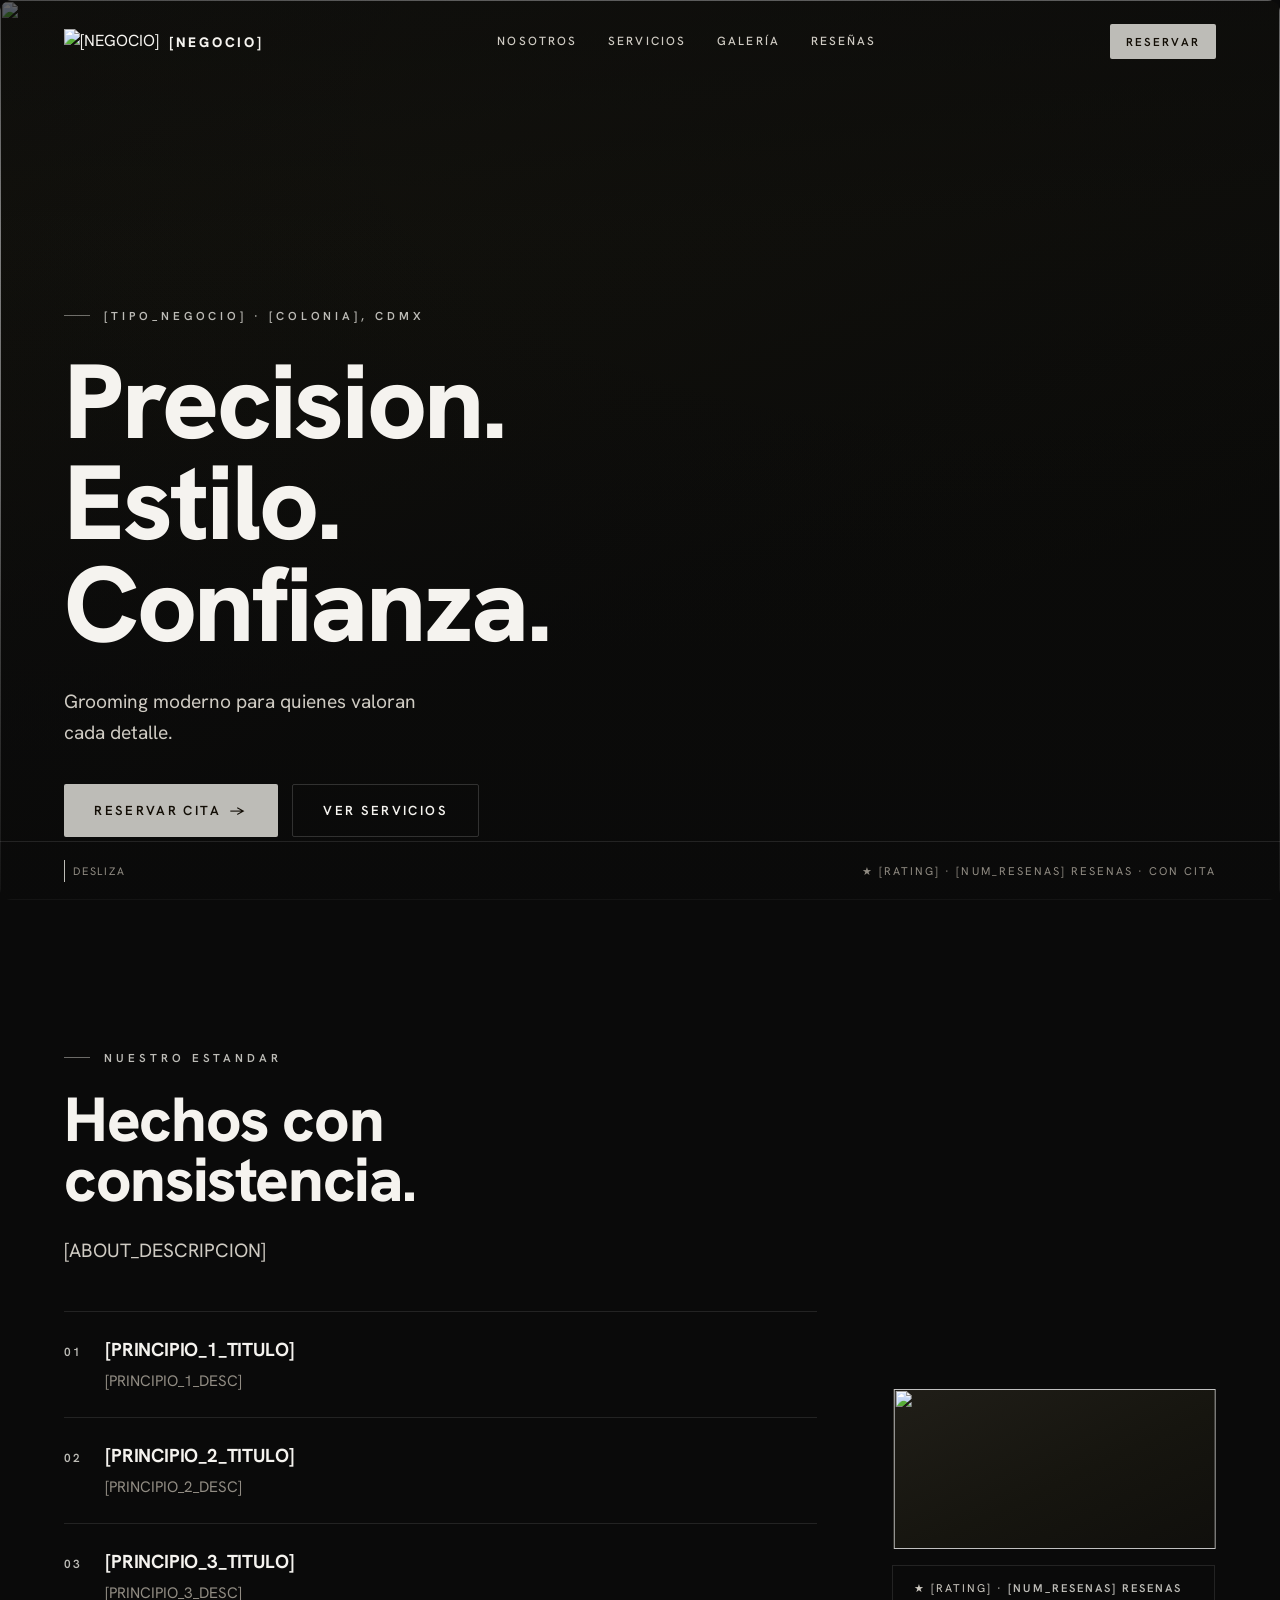
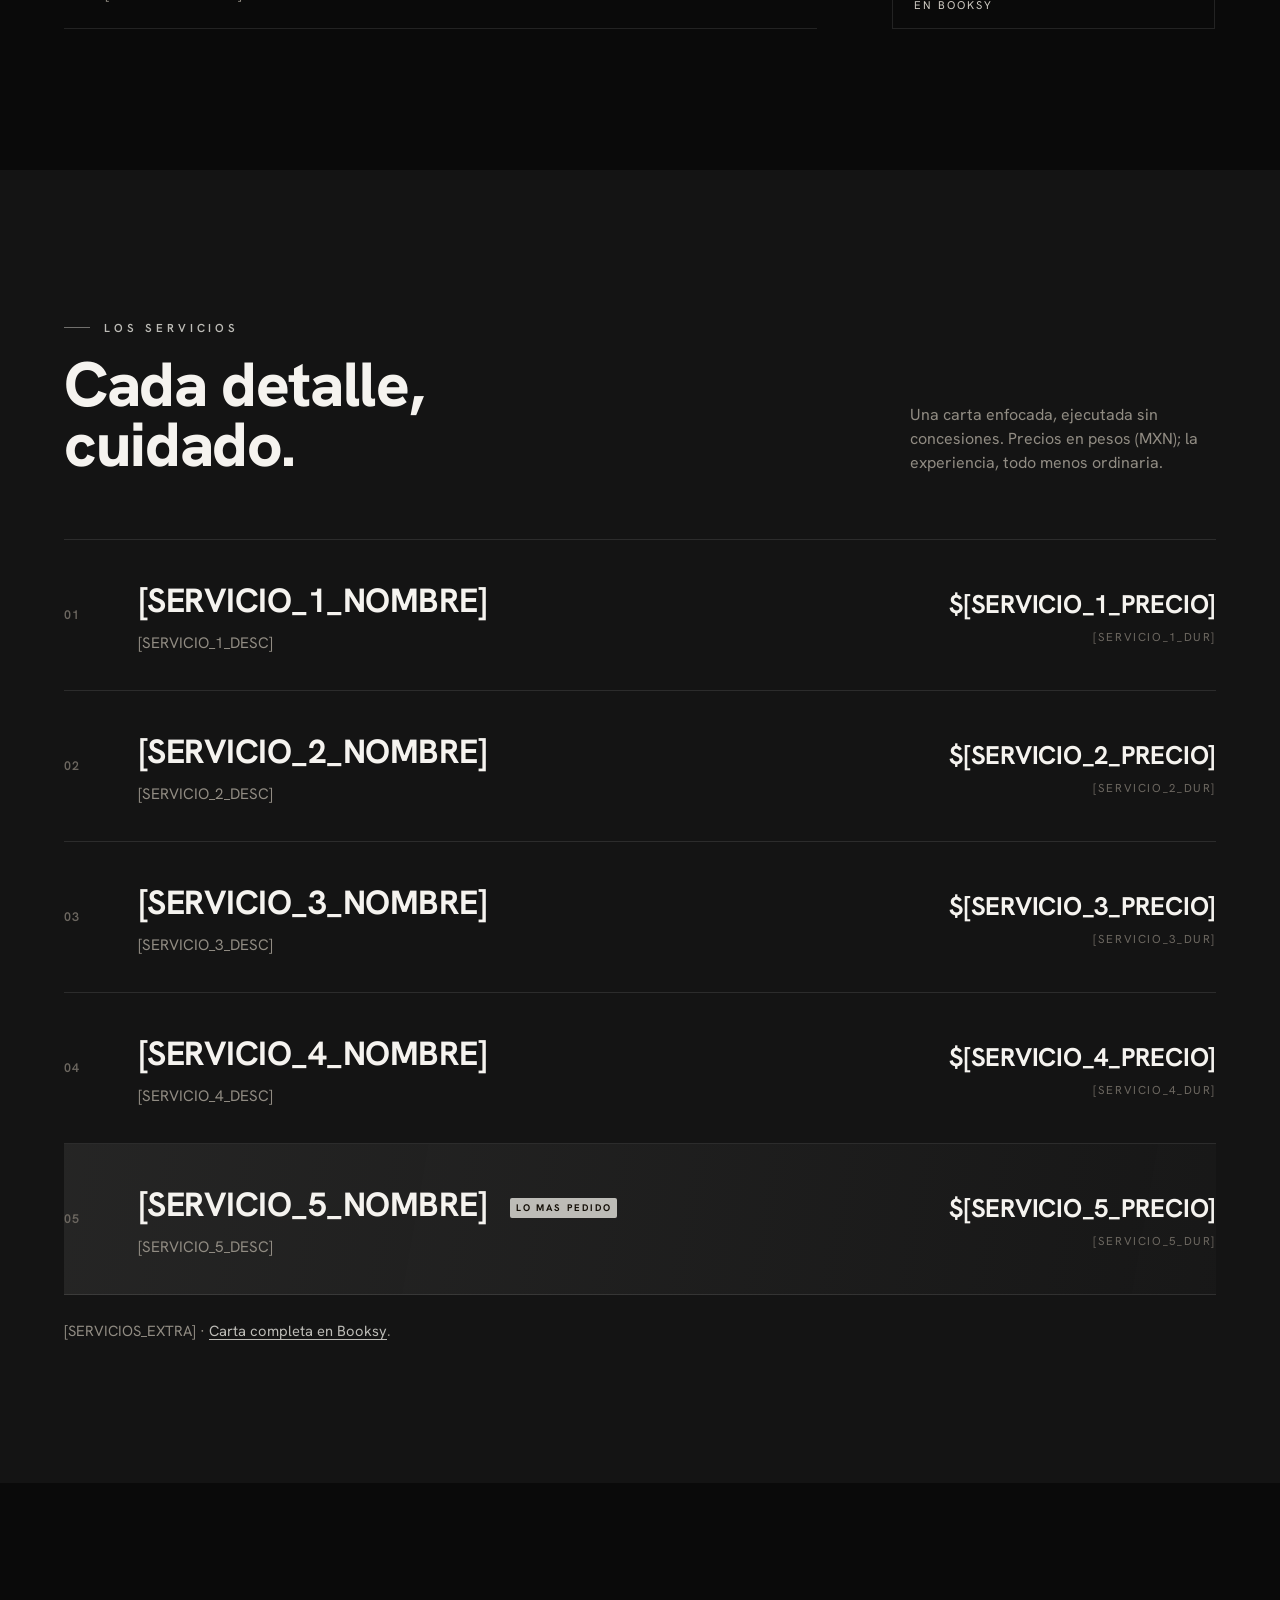
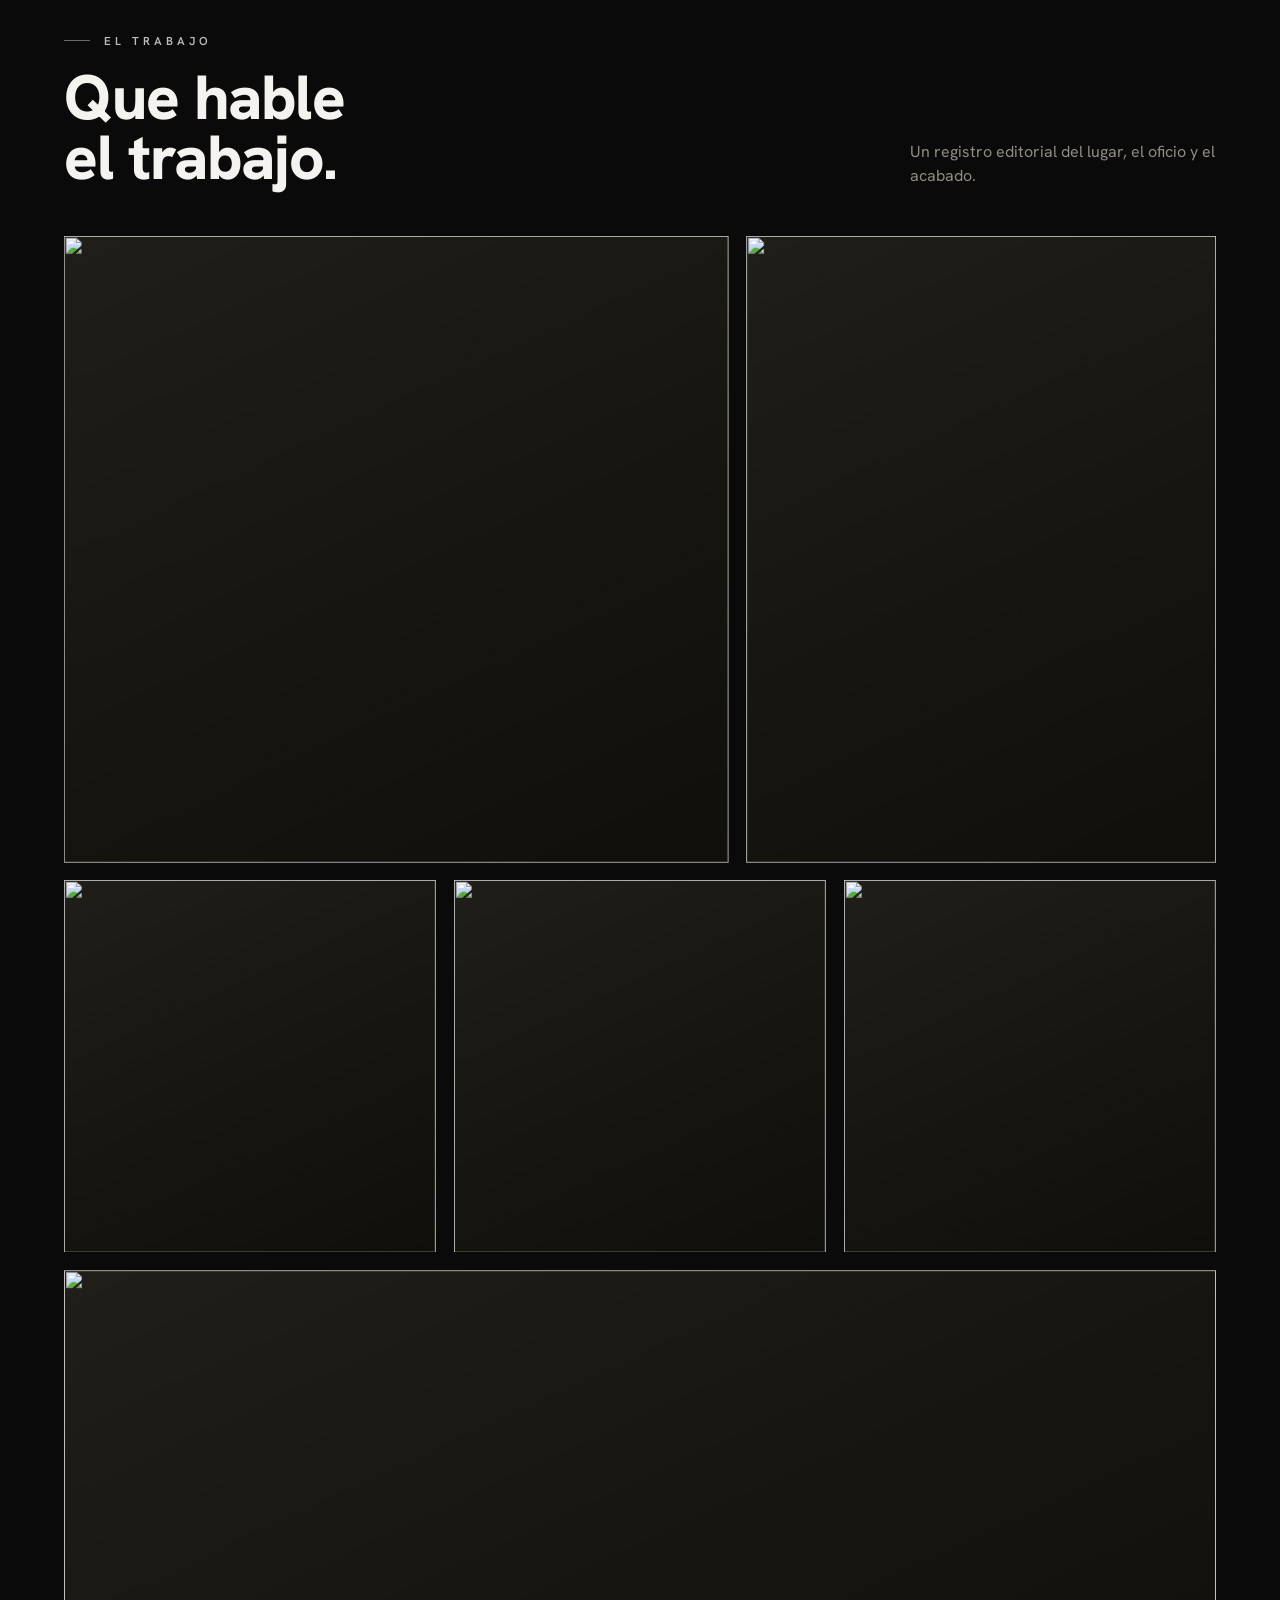
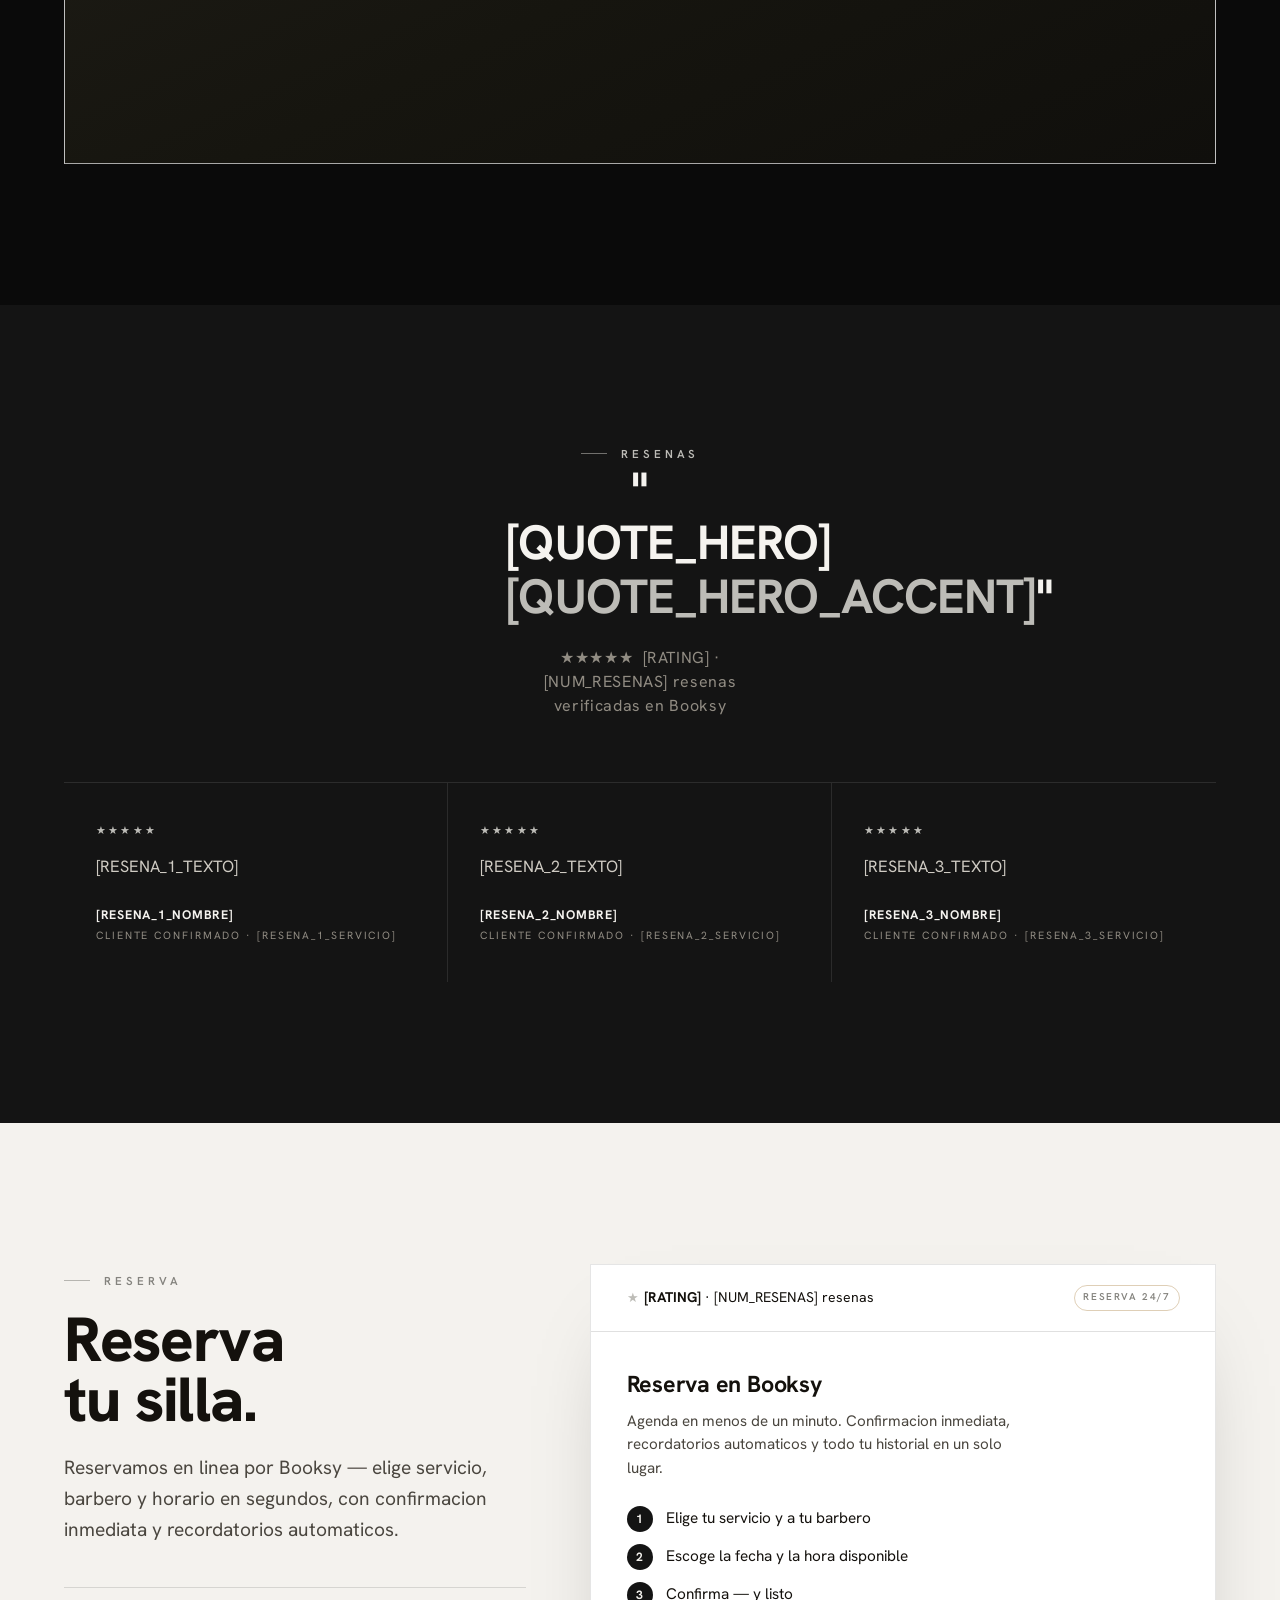
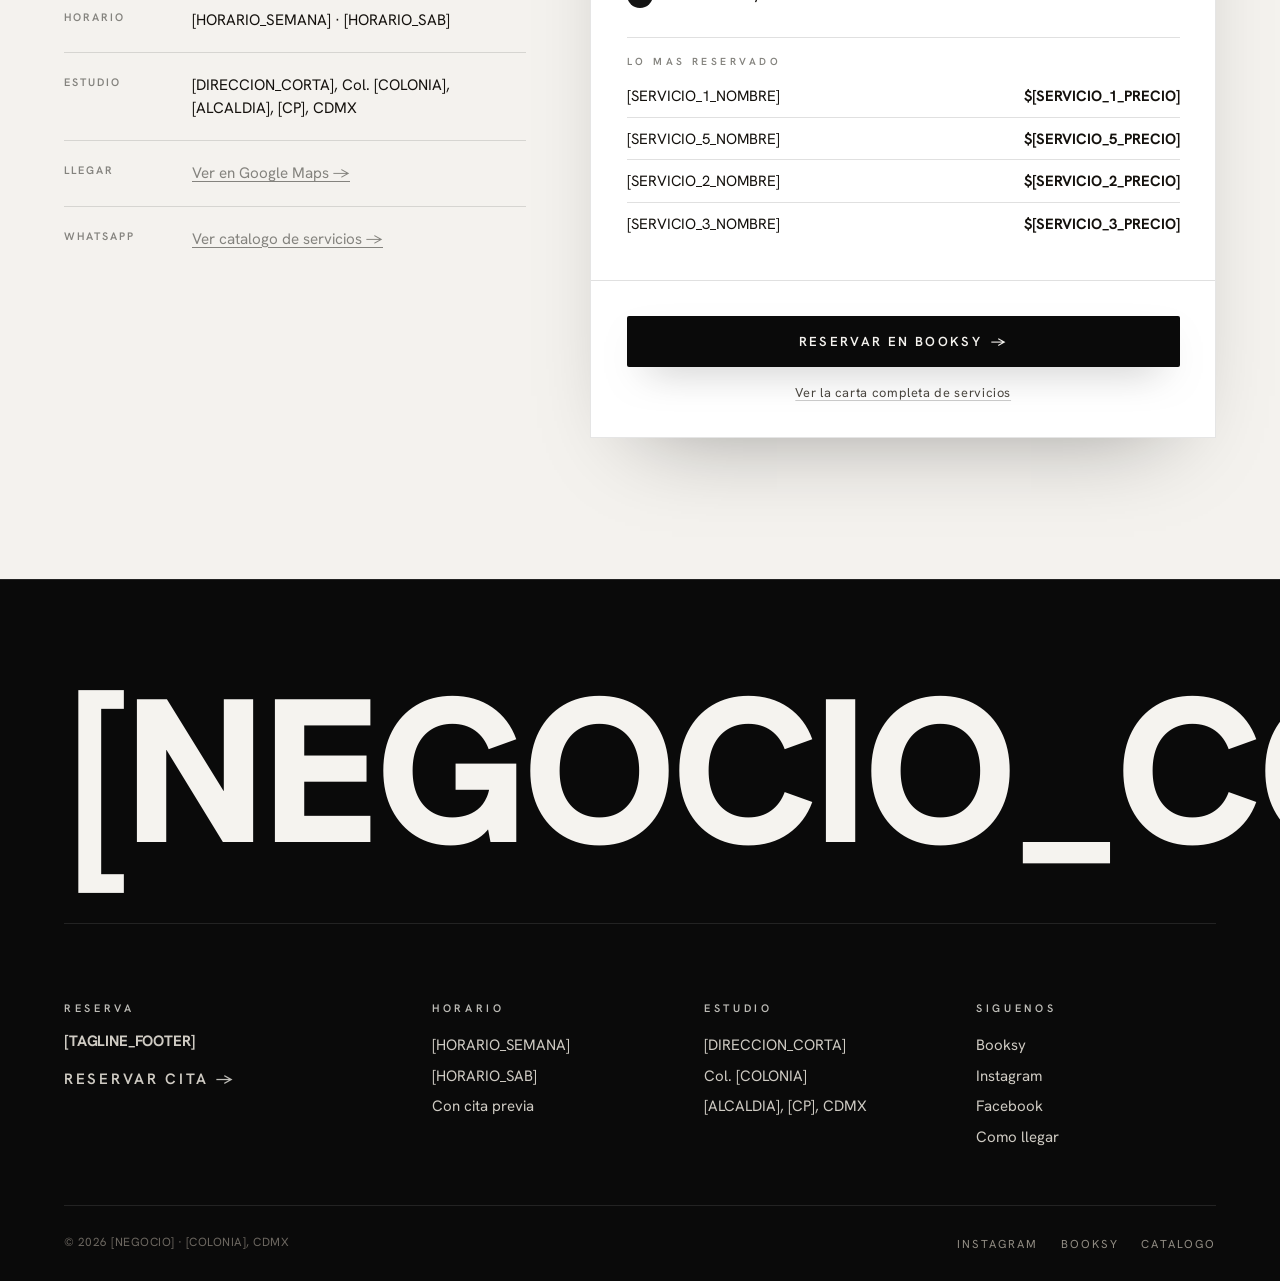
==== index.html @ 5abb9a68 "Scaffold — cvrlos-the-bvrber" ====
<!DOCTYPE html>
<html lang="es">
<head>
<meta charset="UTF-8">
<meta name="viewport" content="width=device-width, initial-scale=1.0">
<title>[NEGOCIO] — [COLONIA], CDMX</title>
<meta name="description" content="[NEGOCIO] — grooming premium en [COLONIA], [ALCALDIA], CDMX. Corte, barba, facial y más. Reserva en línea.">
<meta property="og:title" content="[NEGOCIO] — [COLONIA], CDMX">
<meta property="og:description" content="Precisión. Estilo. Confianza. Barbería premium en [ALCALDIA], Ciudad de México.">
<meta property="og:image" content="https://[URL_VERCEL]/assets/og-image.png">
<meta property="og:type" content="website">
<link rel="icon" type="image/png" href="assets/logo.png">
<link rel="preconnect" href="https://fonts.googleapis.com">
<link rel="preconnect" href="https://fonts.gstatic.com" crossorigin>
<link href="https://fonts.googleapis.com/css2?family=Hanken+Grotesk:wght@300;400;500;600;700;800&display=swap" rel="stylesheet">
<link rel="stylesheet" href="styles.css">
<link rel="stylesheet" href="sections.css">
<noscript><style>.reveal{opacity:1 !important;transform:none !important}.hero h1 .ln>span{transform:none !important}</style></noscript>
</head>
<body id="top">

<!-- ===================== NAV ===================== -->
<header class="nav" id="nav">
  <div class="wrap nav__in">
    <a href="#top" class="brand" aria-label="[NEGOCIO]">
      <img class="brand__mark-img" src="assets/logo-mark.png" alt="[NEGOCIO]">
      <span class="brand__type">[NEGOCIO]</span>
    </a>

    <nav class="nav__links" aria-label="Principal">
      <a class="nav__link" href="#about">Nosotros</a>
      <a class="nav__link" href="#services">Servicios</a>
      <a class="nav__link" href="#gallery">Galería</a>
      <a class="nav__link" href="#reviews">Reseñas</a>
    </nav>

    <div class="nav__actions">
      <a class="btn btn--gold" href="[URL_BOOKSY]" target="_blank" rel="noopener">Reservar</a>
    </div>

    <button class="burger" id="burger" aria-label="Abrir menú" aria-expanded="false">
      <span></span><span></span>
    </button>
  </div>
</header>

<!-- mobile menu -->
<div class="menu" id="menu">
  <a href="#about"><span>Nosotros</span><span class="n">01</span></a>
  <a href="#services"><span>Servicios</span><span class="n">02</span></a>
  <a href="#gallery"><span>Galería</span><span class="n">03</span></a>
  <a href="#reviews"><span>Reseñas</span><span class="n">04</span></a>
  <a href="#booking"><span>Reservar</span><span class="n">05</span></a>
  <div class="menu__foot">
    <a href="[URL_INSTAGRAM]" target="_blank" rel="noopener">Instagram</a>
    <a href="[URL_BOOKSY]" target="_blank" rel="noopener">Reservar en Booksy</a>
  </div>
</div>

<!-- ===================== HERO ===================== -->
<section class="hero" id="hero">
  <div class="hero__media">
    <image-slot id="hero-bg" fit="cover" src="assets/ph/hero.jpg" placeholder="Suelta una imagen cinematografica — barbero trabajando, alto contraste"></image-slot>
  </div>
  <div class="hero__in wrap">
    <div class="hero__eyebrow"><span class="eyebrow">[TIPO_NEGOCIO] · [COLONIA], CDMX</span></div>
    <h1 class="display h-hero">
      <span class="ln"><span>Precision.</span></span>
      <span class="ln"><span>Estilo.</span></span>
      <span class="ln"><span>Confianza.</span></span>
    </h1>
    <p class="lead hero__sub">Grooming moderno para quienes valoran cada detalle.</p>
    <div class="hero__cta">
      <a class="btn btn--gold btn--lg" href="[URL_BOOKSY]" target="_blank" rel="noopener">Reservar Cita <span class="arr">&#8594;</span></a>
      <a class="btn btn--ghost btn--lg" href="#services">Ver Servicios</a>
    </div>
  </div>
  <div class="hero__bar">
    <div class="wrap">
      <span class="scrollcue"><i></i> Desliza</span>
      <span class="meta">&#9733; [RATING] · [NUM_RESENAS] resenas · Con cita</span>
    </div>
  </div>
</section>

<!-- ===================== ABOUT ===================== -->
<section class="section about" id="about">
  <div class="wrap about__grid">
    <div class="about__copy">
      <span class="eyebrow reveal">Nuestro Estandar</span>
      <h2 class="display h-sec reveal" data-d="1">Hechos con<br>consistencia.</h2>
      <p class="lead reveal" data-d="2">[ABOUT_DESCRIPCION] <!-- Ej: "[NEGOCIO] nacio de una idea simple: un buen corte nunca debe dejarse al azar. Cada silla, cada barbero, cada visita — al mismo estandar exacto." --></p>
      <div class="principles reveal" data-d="3">
        <div class="principle">
          <span class="pn">01</span>
          <div><h4>[PRINCIPIO_1_TITULO]</h4><p>[PRINCIPIO_1_DESC]</p></div>
        </div>
        <div class="principle">
          <span class="pn">02</span>
          <div><h4>[PRINCIPIO_2_TITULO]</h4><p>[PRINCIPIO_2_DESC]</p></div>
        </div>
        <div class="principle">
          <span class="pn">03</span>
          <div><h4>[PRINCIPIO_3_TITULO]</h4><p>[PRINCIPIO_3_DESC]</p></div>
        </div>
      </div>
    </div>
    <div class="about__media reveal" data-d="2">
      <image-slot id="about-portrait" radius="0" src="assets/ph/about.jpg" placeholder="Suelta un retrato — barbero o detalle"></image-slot>
      <div class="tagchip">&#9733; [RATING] · <b>[NUM_RESENAS] resenas</b> en Booksy</div>
    </div>
  </div>
</section>

<!-- ===================== SERVICES ===================== -->
<section class="section services" id="services">
  <div class="wrap">
    <div class="sec-head">
      <div>
        <span class="eyebrow reveal">Los Servicios</span>
        <h2 class="display h-sec reveal" data-d="1">Cada detalle,<br>cuidado.</h2>
      </div>
      <p class="sec-head__r muted reveal" data-d="2">Una carta enfocada, ejecutada sin concesiones. Precios en pesos (MXN); la experiencia, todo menos ordinaria.</p>
    </div>

    <div class="menu-list reveal" data-d="1">
      <div class="srv">
        <span class="srv__n">01</span>
        <div class="srv__main">
          <div class="srv__name">[SERVICIO_1_NOMBRE]</div>
          <p class="srv__desc">[SERVICIO_1_DESC]</p>
        </div>
        <div class="srv__meta"><div class="srv__price">$[SERVICIO_1_PRECIO]</div><div class="srv__dur">[SERVICIO_1_DUR]</div></div>
      </div>
      <div class="srv">
        <span class="srv__n">02</span>
        <div class="srv__main">
          <div class="srv__name">[SERVICIO_2_NOMBRE]</div>
          <p class="srv__desc">[SERVICIO_2_DESC]</p>
        </div>
        <div class="srv__meta"><div class="srv__price">$[SERVICIO_2_PRECIO]</div><div class="srv__dur">[SERVICIO_2_DUR]</div></div>
      </div>
      <div class="srv">
        <span class="srv__n">03</span>
        <div class="srv__main">
          <div class="srv__name">[SERVICIO_3_NOMBRE]</div>
          <p class="srv__desc">[SERVICIO_3_DESC]</p>
        </div>
        <div class="srv__meta"><div class="srv__price">$[SERVICIO_3_PRECIO]</div><div class="srv__dur">[SERVICIO_3_DUR]</div></div>
      </div>
      <div class="srv">
        <span class="srv__n">04</span>
        <div class="srv__main">
          <div class="srv__name">[SERVICIO_4_NOMBRE]</div>
          <p class="srv__desc">[SERVICIO_4_DESC]</p>
        </div>
        <div class="srv__meta"><div class="srv__price">$[SERVICIO_4_PRECIO]</div><div class="srv__dur">[SERVICIO_4_DUR]</div></div>
      </div>
      <div class="srv feature">
        <span class="srv__n">05</span>
        <div class="srv__main">
          <div class="srv__name">[SERVICIO_5_NOMBRE] <span class="tag-best">Lo mas pedido</span></div>
          <p class="srv__desc">[SERVICIO_5_DESC]</p>
        </div>
        <div class="srv__meta"><div class="srv__price">$[SERVICIO_5_PRECIO]</div><div class="srv__dur">[SERVICIO_5_DUR]</div></div>
      </div>
    </div>
    <p class="muted reveal" data-d="2" style="margin-top:1.6rem;font-size:0.92rem">[SERVICIOS_EXTRA] &middot; <a href="[URL_BOOKSY]" target="_blank" rel="noopener" style="color:var(--accent);text-decoration:underline;text-underline-offset:3px">Carta completa en Booksy</a>.</p>
  </div>
</section>

<!-- ===================== GALLERY ===================== -->
<section class="section gallery" id="gallery">
  <div class="wrap">
    <div class="sec-head">
      <div>
        <span class="eyebrow reveal">El Trabajo</span>
        <h2 class="display h-sec reveal" data-d="1">Que hable<br>el trabajo.</h2>
      </div>
      <p class="sec-head__r muted reveal" data-d="2">Un registro editorial del lugar, el oficio y el acabado.</p>
    </div>
    <div class="gal-grid reveal" data-d="1">
      <image-slot class="g1" id="gal-1" radius="0" src="assets/ph/g1.jpg" placeholder="Editorial amplia — silla / local"></image-slot>
      <image-slot class="g2" id="gal-2" radius="0" src="assets/ph/g2.jpg" placeholder="Retrato — corte terminado"></image-slot>
      <image-slot class="g3" id="gal-3" radius="0" src="assets/ph/g3.jpg" placeholder="Detalle — fade"></image-slot>
      <image-slot class="g4" id="gal-4" radius="0" src="assets/ph/g4.jpg" placeholder="Detalle — barba"></image-slot>
      <image-slot class="g5" id="gal-5" radius="0" src="assets/ph/g5.jpg" placeholder="Herramientas / textura"></image-slot>
      <image-slot class="g6" id="gal-6" fit="contain" radius="0" src="assets/ph/g6.jpg" placeholder="Panoramica — interior"></image-slot>
    </div>
  </div>
</section>

<!-- ===================== REVIEWS ===================== -->
<section class="section reviews" id="reviews">
  <div class="wrap">
    <span class="eyebrow reveal" style="display:flex;justify-content:center">Resenas</span>
    <div class="rev-hero reveal" data-d="1">
      <p class="quote">"[QUOTE_HERO] <span class="accent">[QUOTE_HERO_ACCENT]</span>"</p>
      <p class="muted" style="margin-top:1.4rem;letter-spacing:0.04em">&#9733;&#9733;&#9733;&#9733;&#9733; &nbsp;[RATING] · [NUM_RESENAS] resenas verificadas en Booksy</p>
    </div>
    <div class="rev-grid reveal" data-d="2">
      <div class="rev">
        <div class="stars">&#9733;&#9733;&#9733;&#9733;&#9733;</div>
        <p>[RESENA_1_TEXTO]</p>
        <div class="who"><b>[RESENA_1_NOMBRE]</b><span>Cliente confirmado &middot; [RESENA_1_SERVICIO]</span></div>
      </div>
      <div class="rev">
        <div class="stars">&#9733;&#9733;&#9733;&#9733;&#9733;</div>
        <p>[RESENA_2_TEXTO]</p>
        <div class="who"><b>[RESENA_2_NOMBRE]</b><span>Cliente confirmado &middot; [RESENA_2_SERVICIO]</span></div>
      </div>
      <div class="rev">
        <div class="stars">&#9733;&#9733;&#9733;&#9733;&#9733;</div>
        <p>[RESENA_3_TEXTO]</p>
        <div class="who"><b>[RESENA_3_NOMBRE]</b><span>Cliente confirmado &middot; [RESENA_3_SERVICIO]</span></div>
      </div>
    </div>
  </div>
</section>

<!-- ===================== BOOKING ===================== -->
<section class="section booking" id="booking">
  <div class="wrap book-grid">
    <div class="book-pitch">
      <span class="eyebrow on-light">Reserva</span>
      <h2 class="display h-sec">Reserva<br>tu silla.</h2>
      <p class="lead">Reservamos en linea por Booksy — elige servicio, barbero y horario en segundos, con confirmacion inmediata y recordatorios automaticos.</p>
      <div class="book-info">
        <div class="row">
          <span class="k">Horario</span>
          <span class="v">[HORARIO_SEMANA] &middot; [HORARIO_SAB]</span>
        </div>
        <div class="row">
          <span class="k">Estudio</span>
          <span class="v">[DIRECCION_CORTA], Col. [COLONIA], [ALCALDIA], [CP], CDMX</span>
        </div>
        <div class="row">
          <span class="k">Llegar</span>
          <span class="v"><a href="[URL_MAPS]" target="_blank" rel="noopener" style="color:var(--gold-d);text-decoration:underline;text-underline-offset:3px">Ver en Google Maps &#8594;</a></span>
        </div>
        <div class="row">
          <span class="k">WhatsApp</span>
          <span class="v"><a href="[URL_WHATSAPP]" target="_blank" rel="noopener" style="color:var(--gold-d);text-decoration:underline;text-underline-offset:3px">Ver catalogo de servicios &#8594;</a></span>
        </div>
      </div>
    </div>

    <div class="book-card booky">
      <div class="booky__head">
        <span class="booky__rating"><span class="booky__stars">&#9733;</span> <b>[RATING]</b> &middot; [NUM_RESENAS] resenas</span>
        <span class="booky__badge">Reserva 24/7</span>
      </div>
      <div class="booky__body">
        <h3 class="booky__title">Reserva en Booksy</h3>
        <p class="booky__lead">Agenda en menos de un minuto. Confirmacion inmediata, recordatorios automaticos y todo tu historial en un solo lugar.</p>
        <ol class="booky__steps">
          <li><span class="booky__num">1</span> Elige tu servicio y a tu barbero</li>
          <li><span class="booky__num">2</span> Escoge la fecha y la hora disponible</li>
          <li><span class="booky__num">3</span> Confirma — y listo</li>
        </ol>
        <div class="booky__menu">
          <div class="booky__mlabel">Lo mas reservado</div>
          <div class="booky__mrow"><span>[SERVICIO_1_NOMBRE]</span><b>$[SERVICIO_1_PRECIO]</b></div>
          <div class="booky__mrow"><span>[SERVICIO_5_NOMBRE]</span><b>$[SERVICIO_5_PRECIO]</b></div>
          <div class="booky__mrow"><span>[SERVICIO_2_NOMBRE]</span><b>$[SERVICIO_2_PRECIO]</b></div>
          <div class="booky__mrow"><span>[SERVICIO_3_NOMBRE]</span><b>$[SERVICIO_3_PRECIO]</b></div>
        </div>
      </div>
      <div class="booky__foot">
        <a class="btn btn--gold btn--block btn--lg" href="[URL_BOOKSY]" target="_blank" rel="noopener">Reservar en Booksy <span class="arr">&#8594;</span></a>
        <a class="booky__alt" href="#services">Ver la carta completa de servicios</a>
      </div>
    </div>
  </div>
</section>

<!-- ===================== FOOTER ===================== -->
<footer class="footer">
  <div class="wrap">
    <div class="foot-word reveal">[NEGOCIO_CORTO]<span class="x">.</span></div>
    <div class="foot-cols">
      <div class="foot-col foot-cta">
        <h5>Reserva</h5>
        <p class="h-sub display">[TAGLINE_FOOTER]</p>
        <a class="tlink" href="[URL_BOOKSY]" target="_blank" rel="noopener">Reservar cita <span class="arr">&#8594;</span></a>
      </div>
      <div class="foot-col">
        <h5>Horario</h5>
        <p>[HORARIO_SEMANA]</p>
        <p>[HORARIO_SAB]</p>
        <p>Con cita previa</p>
      </div>
      <div class="foot-col">
        <h5>Estudio</h5>
        <p>[DIRECCION_CORTA]</p>
        <p>Col. [COLONIA]</p>
        <p>[ALCALDIA], [CP], CDMX</p>
      </div>
      <div class="foot-col">
        <h5>Siguenos</h5>
        <a href="[URL_BOOKSY]" target="_blank" rel="noopener">Booksy</a>
        <a href="[URL_INSTAGRAM]" target="_blank" rel="noopener">Instagram</a>
        <a href="[URL_FACEBOOK]" target="_blank" rel="noopener">Facebook</a>
        <a href="[URL_MAPS]" target="_blank" rel="noopener">Como llegar</a>
      </div>
    </div>
    <div class="foot-bot">
      <span class="small">&copy; <span id="yr"></span> [NEGOCIO] &middot; [COLONIA], CDMX</span>
      <div class="socials">
        <a href="[URL_INSTAGRAM]" target="_blank" rel="noopener">Instagram</a>
        <a href="[URL_BOOKSY]" target="_blank" rel="noopener">Booksy</a>
        <a href="[URL_WHATSAPP]" target="_blank" rel="noopener">Catalogo</a>
      </div>
    </div>
  </div>
</footer>

<script src="assets/image-slot.js"></script>
<script src="app.js"></script>
</body>
</html>
---- styles.css ----
/* ============================================================
   CARTEL CUTS — Design System
   Luxury grooming. Black / Charcoal / Soft gray + deep gold.
   ============================================================ */

:root {
  /* — Surfaces — */
  --ink:        #0a0a0a;   /* page base, near-black */
  --ink-2:      #0d0d0d;
  --char:       #141414;   /* charcoal section */
  --smoke:      #181818;   /* raised card */
  --smoke-2:    #1f1f1f;   /* hover card */
  --paper:      #f4f2ee;   /* off-white light surface */
  --paper-2:    #ece9e3;

  /* — Ink on surfaces — */
  --fg:         #f5f3ef;   /* primary text on dark */
  --fg-soft:    #cfcbc3;
  --mute:       #918c83;   /* muted gray */
  --mute-d:     #6c6760;
  --on-light:   #14110d;   /* text on paper */
  --on-light-s: #4a463f;

  /* — Accent (metallic) — */
  --gold:       #bdbcb7;
  --gold-2:     #d8d7d3;
  --gold-d:     #84837e;
  --silver:     #c7c5c0;

  /* — Lines — */
  --line:       rgba(255,255,255,0.10);
  --line-2:     rgba(255,255,255,0.16);
  --line-dk:    rgba(0,0,0,0.12);

  /* — Type — */
  --sans: "Hanken Grotesk", "Helvetica Neue", Helvetica, Arial, sans-serif;
  --tr-label: 0.34em;   /* eyebrow tracking */
  --tr-nav:   0.18em;

  /* — Rhythm — */
  --maxw: 1280px;
  --pad:  clamp(1.25rem, 5vw, 5rem);
  --sec:  clamp(5rem, 11vw, 10rem);   /* vertical section padding */

  /* — Accent driver (tweakable) — */
  --accent:   var(--gold);
  --accent-2: var(--gold-2);

  --ease: cubic-bezier(0.22, 0.61, 0.36, 1);
  --ease-soft: cubic-bezier(0.4, 0, 0.2, 1);
}

* { margin: 0; padding: 0; box-sizing: border-box; }
*::selection { background: var(--accent); color: #0a0a0a; }

html { scroll-behavior: smooth; -webkit-text-size-adjust: 100%; }
@media (prefers-reduced-motion: reduce) { html { scroll-behavior: auto; } }

body {
  font-family: var(--sans);
  background: var(--ink);
  color: var(--fg);
  line-height: 1.5;
  font-weight: 400;
  -webkit-font-smoothing: antialiased;
  text-rendering: optimizeLegibility;
  overflow-x: hidden;
}

img { display: block; max-width: 100%; }
a { color: inherit; text-decoration: none; }
button { font-family: inherit; cursor: pointer; border: none; background: none; color: inherit; }
input, select, textarea { font-family: inherit; }

/* ---------- Layout helpers ---------- */
.wrap { width: 100%; max-width: var(--maxw); margin-inline: auto; padding-inline: var(--pad); }
.section { padding-block: var(--sec); position: relative; }

/* ---------- Typography primitives ---------- */
.eyebrow {
  font-size: clamp(0.66rem, 0.9vw, 0.78rem);
  font-weight: 600;
  letter-spacing: var(--tr-label);
  text-transform: uppercase;
  color: var(--accent);
  text-indent: var(--tr-label);
  display: inline-flex; align-items: center; gap: 0.9em;
}
.eyebrow.on-light { color: var(--gold-d); }
.eyebrow::before {
  content: ""; width: 26px; height: 1px; background: currentColor; opacity: 0.55;
  flex: none;
}
.eyebrow.no-tick::before { display: none; }

.display {
  font-weight: 800;
  letter-spacing: -0.022em;
  line-height: 0.96;
  text-wrap: balance;
}
.h-hero  { font-size: clamp(2.9rem, 8.4vw, 6.6rem); }
.h-sec   { font-size: clamp(2.1rem, 5.4vw, 3.9rem); }
.h-sub   { font-size: clamp(1.4rem, 2.8vw, 2.1rem); font-weight: 700; letter-spacing: -0.01em; }

.lead {
  font-size: clamp(1.02rem, 1.5vw, 1.22rem);
  color: var(--fg-soft);
  font-weight: 400;
  line-height: 1.62;
  max-width: 46ch;
  text-wrap: pretty;
}
.muted { color: var(--mute); }

/* ---------- Buttons ---------- */
.btn {
  --bg: var(--paper); --c: #0a0a0a;
  display: inline-flex; align-items: center; justify-content: center; gap: 0.7em;
  padding: 1.05em 1.9em;
  background: var(--bg); color: var(--c);
  font-size: 0.82rem; font-weight: 600;
  letter-spacing: var(--tr-nav); text-transform: uppercase;
  border-radius: 2px;
  transition: transform 0.5s var(--ease), background 0.4s var(--ease), color 0.4s var(--ease), box-shadow 0.5s var(--ease);
  will-change: transform;
}
.btn:hover { transform: translateY(-2px); box-shadow: 0 14px 40px -18px rgba(0,0,0,0.9); }
.btn:active { transform: translateY(0); }
.btn .arr { transition: transform 0.45s var(--ease); }
.btn:hover .arr { transform: translateX(4px); }

.btn--ghost {
  --bg: transparent; --c: var(--fg);
  border: 1px solid var(--line-2);
}
.btn--ghost:hover { --bg: rgba(255,255,255,0.05); border-color: var(--fg-soft); box-shadow: none; }

.btn--gold { --bg: var(--accent); --c: #120d05; }
.btn--gold:hover { --bg: var(--accent-2); }

.btn--block { width: 100%; }
.btn--lg { padding: 1.2em 2.3em; }

/* text link with underline sweep */
.tlink {
  display: inline-flex; align-items: center; gap: 0.6em;
  font-size: 0.8rem; font-weight: 600; letter-spacing: var(--tr-nav); text-transform: uppercase;
  color: var(--fg); position: relative; padding-bottom: 4px;
}
.tlink::after {
  content: ""; position: absolute; left: 0; bottom: 0; height: 1px; width: 100%;
  background: var(--accent); transform: scaleX(0); transform-origin: left; transition: transform 0.5s var(--ease);
}
.tlink:hover::after { transform: scaleX(1); }
.tlink .arr { transition: transform 0.45s var(--ease); color: var(--accent); }
.tlink:hover .arr { transform: translateX(4px); }

/* ---------- Reveal animation ---------- */
.reveal { opacity: 0; transform: translateY(26px); transition: opacity 1s var(--ease), transform 1s var(--ease); }
.reveal.in { opacity: 1; transform: none; }
.reveal[data-d="1"] { transition-delay: 0.08s; }
.reveal[data-d="2"] { transition-delay: 0.16s; }
.reveal[data-d="3"] { transition-delay: 0.24s; }
.reveal[data-d="4"] { transition-delay: 0.32s; }
@media (prefers-reduced-motion: reduce) {
  .reveal { opacity: 1 !important; transform: none !important; }
}

/* hairline divider */
.hr { height: 1px; background: var(--line); border: 0; }
---- sections.css ----
/* ============================================================
   CARTEL CUTS — Sections & Components
   ============================================================ */

/* image-slot empty-state — make legible on dark surfaces */
image-slot::part(frame) {
  background: linear-gradient(155deg, #201e18 0%, #16150f 55%, #100f0c 100%);
}
image-slot::part(empty) { color: rgba(245, 243, 239, 0.50); }
.gal-grid image-slot::part(frame),
.about__media image-slot::part(frame) {
  box-shadow: inset 0 0 0 1px rgba(255, 255, 255, 0.08);
}
.hero__media image-slot::part(frame) { background: linear-gradient(160deg, #17160f 0%, #0b0b09 70%); }
.booking image-slot::part(frame) { background: linear-gradient(155deg, #e7e3db, #d9d4ca); }
.booking image-slot::part(empty) { color: rgba(20, 17, 13, 0.45); }

/* ===================== NAV ===================== */
.nav {
  position: fixed; inset: 0 0 auto 0; z-index: 80;
  transition: background 0.5s var(--ease), backdrop-filter 0.5s var(--ease),
              border-color 0.5s var(--ease), padding 0.5s var(--ease);
  border-bottom: 1px solid transparent;
}
.nav__in {
  display: flex; align-items: center; justify-content: space-between;
  height: 84px; transition: height 0.5s var(--ease);
}
.nav.scrolled {
  background: rgba(10,10,10,0.72);
  backdrop-filter: blur(16px) saturate(1.2);
  -webkit-backdrop-filter: blur(16px) saturate(1.2);
  border-bottom-color: var(--line);
}
.nav.scrolled .nav__in { height: 66px; }

.brand { display: inline-flex; align-items: center; gap: 0.62rem; }
.brand__mark-img { height: 26px; width: auto; display: block; flex: none; transition: height 0.5s var(--ease); }
.nav.scrolled .brand__mark-img { height: 23px; }
.brand__type {
  font-weight: 800; font-size: 0.86rem; letter-spacing: 0.2em;
  text-transform: uppercase; line-height: 1; padding-top: 2px;
}
.brand__type span { color: var(--accent); }
@media (max-width: 540px) { .brand__type { display: none; } }

.nav__links { display: flex; align-items: center; gap: clamp(1.4rem, 2.4vw, 2.6rem); }
.nav__link {
  font-size: 0.74rem; font-weight: 500; letter-spacing: var(--tr-nav);
  text-transform: uppercase; color: var(--fg-soft); position: relative; padding: 0.4em 0;
  transition: color 0.3s var(--ease);
}
.nav__link::after {
  content: ""; position: absolute; left: 0; bottom: 0; height: 1px; width: 100%;
  background: var(--accent); transform: scaleX(0); transform-origin: left;
  transition: transform 0.45s var(--ease);
}
.nav__link:hover { color: var(--fg); }
.nav__link:hover::after { transform: scaleX(1); }

.nav__actions { display: flex; align-items: center; gap: 1.1rem; }
.nav .btn { padding: 0.78em 1.4em; font-size: 0.72rem; }

.burger {
  display: none; width: 40px; height: 40px; position: relative; flex: none;
}
.burger span {
  position: absolute; left: 9px; right: 9px; height: 1.5px; background: var(--fg);
  transition: transform 0.4s var(--ease), opacity 0.3s var(--ease);
}
.burger span:nth-child(1) { top: 15px; }
.burger span:nth-child(2) { top: 24px; }
body.menu-open .burger span:nth-child(1) { transform: translateY(9px) rotate(45deg); }
body.menu-open .burger span:nth-child(2) { transform: translateY(0) rotate(-45deg); }

/* mobile menu overlay */
.menu {
  position: fixed; inset: 0; z-index: 70; background: var(--ink);
  display: flex; flex-direction: column; justify-content: center;
  padding: var(--pad);
  opacity: 0; visibility: hidden; transition: opacity 0.5s var(--ease), visibility 0.5s;
}
body.menu-open .menu { opacity: 1; visibility: visible; }
.menu a {
  font-size: clamp(2rem, 9vw, 3.2rem); font-weight: 800; letter-spacing: -0.02em;
  color: var(--fg); padding: 0.28em 0; border-bottom: 1px solid var(--line);
  display: flex; align-items: baseline; justify-content: space-between;
  transform: translateY(16px); opacity: 0; transition: transform 0.6s var(--ease), opacity 0.6s var(--ease), color 0.3s;
}
.menu a:hover { color: var(--accent); }
.menu a .n { font-size: 0.7rem; letter-spacing: 0.2em; color: var(--mute); font-weight: 500; }
body.menu-open .menu a { transform: none; opacity: 1; }
.menu a:nth-child(1) { transition-delay: 0.10s; }
.menu a:nth-child(2) { transition-delay: 0.16s; }
.menu a:nth-child(3) { transition-delay: 0.22s; }
.menu a:nth-child(4) { transition-delay: 0.28s; }
.menu a:nth-child(5) { transition-delay: 0.34s; }
.menu__foot { margin-top: 2.5rem; display: flex; gap: 1.5rem; }
.menu__foot a { font-size: 0.8rem; letter-spacing: var(--tr-nav); text-transform: uppercase; font-weight: 500; border: 0; padding: 0; transform: none; opacity: 1; color: var(--mute); transition-delay: 0.4s; }

/* ===================== HERO ===================== */
.hero { position: relative; min-height: 100svh; display: flex; align-items: flex-end; overflow: hidden; }
.hero__media { position: absolute; inset: 0; z-index: 0; }
.hero__media image-slot { width: 100%; height: 100%; }
.hero__media::after {
  content: ""; position: absolute; inset: 0; z-index: 1; pointer-events: none;
  background:
    linear-gradient(180deg, rgba(10,10,10,0.55) 0%, rgba(10,10,10,0.18) 26%, rgba(10,10,10,0.22) 54%, rgba(10,10,10,0.9) 100%),
    radial-gradient(120% 80% at 80% 12%, rgba(10,10,10,0) 40%, rgba(10,10,10,0.45) 100%);
}
.hero__in { position: relative; z-index: 2; width: 100%; padding-bottom: clamp(3rem, 7vh, 6rem); padding-top: 120px; }
.hero__eyebrow { margin-bottom: clamp(1.4rem, 3vh, 2.2rem); }
.hero h1 { margin-bottom: clamp(1.6rem, 3.4vh, 2.4rem); }
.hero h1 .ln { display: block; overflow: hidden; }
.hero h1 .ln > span { display: block; }
@media (prefers-reduced-motion: no-preference) {
  .hero.lit h1 .ln > span { animation: heroRise 1.05s var(--ease) both; }
  .hero.lit h1 .ln:nth-child(2) > span { animation-delay: 0.10s; }
  .hero.lit h1 .ln:nth-child(3) > span { animation-delay: 0.20s; }
}
.hero.settled h1 .ln > span { animation: none !important; transform: none !important; }
@keyframes heroRise { from { transform: translateY(110%); } to { transform: none; } }
.hero__sub { max-width: 40ch; margin-bottom: clamp(2rem, 4vh, 2.8rem); }
.hero__cta { display: flex; flex-wrap: wrap; gap: 0.9rem; }

.hero__bar {
  position: absolute; left: 0; right: 0; bottom: 0; z-index: 2;
  border-top: 1px solid var(--line);
}
.hero__bar .wrap { display: flex; align-items: center; justify-content: space-between; height: 58px; }
.hero__bar .meta { font-size: 0.7rem; letter-spacing: var(--tr-nav); text-transform: uppercase; color: var(--mute); }
.scrollcue { display: inline-flex; align-items: center; gap: 0.7em; font-size: 0.68rem; letter-spacing: var(--tr-nav); text-transform: uppercase; color: var(--mute); }
.scrollcue i { width: 1px; height: 22px; background: linear-gradient(var(--accent), transparent); position: relative; overflow: hidden; }
.scrollcue i::after { content:""; position:absolute; inset:0; background: var(--accent); animation: cue 2.1s var(--ease) infinite; }
@keyframes cue { 0%{transform:translateY(-100%)} 60%,100%{transform:translateY(100%)} }
@media (prefers-reduced-motion: reduce){ .scrollcue i::after{ animation:none } }

/* ===================== ABOUT ===================== */
.about__grid { display: grid; grid-template-columns: 1.4fr 0.6fr; gap: clamp(2.5rem, 6vw, 6rem); align-items: end; }
.about__copy .h-sec { margin: 1.5rem 0 1.6rem; }
.principles { margin-top: 2.8rem; border-top: 1px solid var(--line); }
.principle { display: grid; grid-template-columns: auto 1fr; gap: 1.4rem; padding: 1.5rem 0; border-bottom: 1px solid var(--line); align-items: baseline; }
.principle .pn { font-size: 0.74rem; color: var(--accent); letter-spacing: 0.2em; font-weight: 600; }
.principle h4 { font-size: 1.18rem; font-weight: 700; letter-spacing: -0.01em; margin-bottom: 0.35rem; }
.principle p { color: var(--mute); font-size: 0.95rem; max-width: 42ch; }
.about__media { position: relative; }
.about__media image-slot { width: 100%; aspect-ratio: 4 / 5; }
.about__media .tagchip {
  position: relative; left: -1px; margin-top: 1rem; background: var(--ink);
  border: 1px solid var(--line); padding: 0.9rem 1.3rem;
  font-size: 0.7rem; letter-spacing: var(--tr-nav); text-transform: uppercase; color: var(--fg-soft);
}
.about__media .tagchip b { color: var(--accent); font-weight: 600; }

/* ===================== SERVICES ===================== */
.services { background: var(--char); }
.sec-head { display: flex; justify-content: space-between; align-items: flex-end; gap: 2rem; margin-bottom: clamp(2.5rem, 5vw, 4rem); flex-wrap: wrap; }
.sec-head .h-sec { margin-top: 1.2rem; }
.sec-head__r { max-width: 34ch; }

.menu-list { border-top: 1px solid var(--line); }
.srv {
  display: grid; grid-template-columns: 2.2rem 1fr auto; align-items: center;
  gap: clamp(1rem, 3vw, 2.5rem); padding: clamp(1.5rem, 3vw, 2.2rem) 0;
  border-bottom: 1px solid var(--line); position: relative;
  transition: padding 0.5s var(--ease);
}
.srv::before {
  content: ""; position: absolute; inset: 0; background: linear-gradient(90deg, rgba(189,188,183,0.06), transparent 60%);
  opacity: 0; transition: opacity 0.5s var(--ease); pointer-events: none;
}
.srv:hover::before { opacity: 1; }
.srv:hover { padding-inline: clamp(0.5rem, 2vw, 1.5rem); }
.srv__n { font-size: 0.78rem; color: var(--mute-d); letter-spacing: 0.12em; font-weight: 600; transition: color 0.4s; }
.srv:hover .srv__n { color: var(--accent); }
.srv__main { min-width: 0; }
.srv__name { font-size: clamp(1.4rem, 3vw, 2.1rem); font-weight: 700; letter-spacing: -0.015em; transition: transform 0.5s var(--ease); }
.srv:hover .srv__name { transform: translateX(8px); }
.srv__desc { color: var(--mute); font-size: 0.95rem; margin-top: 0.4rem; max-width: 52ch; }
.srv__meta { text-align: right; flex: none; }
.srv__price { font-size: clamp(1.2rem, 2.4vw, 1.6rem); font-weight: 700; letter-spacing: -0.01em; }
.srv__dur { font-size: 0.72rem; letter-spacing: 0.14em; text-transform: uppercase; color: var(--mute-d); margin-top: 0.3rem; }
.srv.feature { background: linear-gradient(100deg, rgba(189,188,183,0.10), rgba(189,188,183,0.02)); }
.srv.feature .srv__name { color: var(--fg); }
.srv .tag-best { display: inline-block; font-size: 0.6rem; letter-spacing: 0.2em; text-transform: uppercase; color: #120d05; background: var(--accent); padding: 0.28em 0.6em; border-radius: 2px; margin-left: 0.9rem; vertical-align: middle; font-weight: 700; }

/* ===================== GALLERY ===================== */
.gallery .sec-head { margin-bottom: clamp(2rem, 4vw, 3rem); }
.gal-grid { display: grid; grid-template-columns: repeat(12, 1fr); gap: clamp(0.6rem, 1.4vw, 1.1rem); grid-auto-flow: dense; }
.gal-grid image-slot { width: 100%; height: 100%; }
.g1 { grid-column: span 7; aspect-ratio: 4/3; }
.g2 { grid-column: span 5; aspect-ratio: 3/4; }
.g3 { grid-column: span 4; aspect-ratio: 1/1; }
.g4 { grid-column: span 4; aspect-ratio: 1/1; }
.g5 { grid-column: span 4; aspect-ratio: 1/1; }
.g6 { grid-column: span 12; aspect-ratio: 21/9; }

/* ===================== REVIEWS ===================== */
.reviews { background: var(--char); }
.rev-hero { max-width: 30ch; margin: 0 auto 4rem; text-align: center; }
.rev-hero .quote { font-size: clamp(1.7rem, 4.4vw, 3rem); font-weight: 700; letter-spacing: -0.02em; line-height: 1.12; text-wrap: balance; }
.rev-hero .quote .accent { color: var(--accent); }
.rev-grid { display: grid; grid-template-columns: repeat(3, 1fr); gap: 0; border-top: 1px solid var(--line); }
.rev { padding: 2.4rem clamp(1.2rem, 2.5vw, 2.2rem); border-right: 1px solid var(--line); }
.rev:last-child { border-right: 0; }
.rev p { font-size: 1.02rem; color: var(--fg-soft); line-height: 1.6; margin-bottom: 1.6rem; text-wrap: pretty; }
.rev .who { font-size: 0.78rem; letter-spacing: 0.06em; }
.rev .who b { font-weight: 700; }
.rev .who span { color: var(--mute); display: block; margin-top: 0.2rem; letter-spacing: var(--tr-nav); text-transform: uppercase; font-size: 0.66rem; }
.rev .stars { color: var(--accent); letter-spacing: 0.2em; font-size: 0.7rem; margin-bottom: 1rem; }

/* ===================== BOOKING ===================== */
.booking { background: var(--paper); color: var(--on-light); }
.booking *::selection { background: var(--gold-d); color: #fff; }
.book-grid { display: grid; grid-template-columns: 0.85fr 1.15fr; gap: clamp(2.5rem, 5vw, 5rem); align-items: start; }
.book-pitch .eyebrow { color: var(--gold-d); }
.book-pitch .h-sec { color: var(--on-light); margin: 1.3rem 0 1.4rem; }
.book-pitch .lead { color: var(--on-light-s); }
.book-info { margin-top: 2.6rem; display: grid; gap: 1.3rem; }
.book-info .row { display: grid; grid-template-columns: 7rem 1fr; gap: 1rem; padding-top: 1.3rem; border-top: 1px solid var(--line-dk); }
.book-info .k { font-size: 0.68rem; letter-spacing: var(--tr-nav); text-transform: uppercase; color: var(--gold-d); font-weight: 600; }
.book-info .v { font-size: 0.95rem; color: var(--on-light); }
.book-info .v b { font-weight: 600; }

/* Booksy handoff card */
.book-card { background: #fff; border: 1px solid rgba(0,0,0,0.10); box-shadow: 0 40px 90px -50px rgba(0,0,0,0.4); }
.booky { display: flex; flex-direction: column; }
.booky__head { display: flex; align-items: center; justify-content: space-between; gap: 1rem; padding: 1.25rem clamp(1.4rem, 3vw, 2.2rem); border-bottom: 1px solid var(--line-dk); }
.booky__rating { font-size: 0.88rem; color: var(--on-light); white-space: nowrap; }
.booky__rating b { font-weight: 700; }
.booky__stars { color: var(--gold); letter-spacing: 0.12em; font-size: 0.8rem; }
.booky__badge { font-size: 0.62rem; letter-spacing: 0.16em; text-transform: uppercase; font-weight: 600; color: var(--gold-d); border: 1px solid rgba(184,148,95,0.45); border-radius: 999px; padding: 0.45em 0.85em; white-space: nowrap; }
.booky__body { padding: clamp(1.5rem, 3vw, 2.2rem); }
.booky__title { font-size: 1.45rem; font-weight: 700; letter-spacing: -0.01em; margin-bottom: 0.5rem; }
.booky__lead { font-size: 0.95rem; color: var(--on-light-s); line-height: 1.55; margin-bottom: 1.6rem; max-width: 46ch; }
.booky__steps { list-style: none; display: grid; gap: 0.75rem; margin-bottom: 1.8rem; }
.booky__steps li { display: flex; align-items: center; gap: 0.85rem; font-size: 0.96rem; color: var(--on-light); }
.booky__num { width: 26px; height: 26px; flex: none; border-radius: 50%; display: grid; place-items: center; background: var(--char); color: var(--paper); font-size: 0.76rem; font-weight: 700; }
.booky__menu { border-top: 1px solid var(--line-dk); }
.booky__mlabel { font-size: 0.64rem; letter-spacing: var(--tr-label); text-transform: uppercase; color: var(--gold-d); font-weight: 600; padding: 1rem 0 0.4rem; }
.booky__mrow { display: flex; justify-content: space-between; gap: 1rem; padding: 0.6rem 0; border-bottom: 1px solid var(--line-dk); font-size: 0.93rem; color: var(--on-light); }
.booky__mrow > span { white-space: nowrap; }
.booky__mrow:last-child { border-bottom: 0; }
.booky__mrow b { font-weight: 700; }
.booky__foot { padding: clamp(1.4rem, 3vw, 2.2rem); border-top: 1px solid var(--line-dk); margin-top: auto; }
.booky__foot .btn { background: var(--ink); color: var(--paper); box-shadow: 0 16px 40px -20px rgba(0,0,0,0.55); }
.booky__foot .btn:hover { background: var(--char); }
.booky__alt { display: block; text-align: center; margin-top: 1rem; font-size: 0.8rem; letter-spacing: 0.05em; color: var(--on-light-s); text-decoration: underline; text-underline-offset: 3px; text-decoration-color: rgba(0,0,0,0.2); transition: color 0.3s; }
.booky__alt:hover { color: var(--on-light); text-decoration-color: currentColor; }

/* ===================== FOOTER ===================== */
.footer { background: var(--ink); border-top: 1px solid var(--line); padding-top: clamp(4rem, 8vw, 7rem); }
.foot-word { font-weight: 800; letter-spacing: -0.02em; line-height: 0.86; font-size: clamp(3.4rem, 16vw, 13rem); color: var(--fg); position: relative; }
.foot-word .x { color: var(--accent); }
.foot-cols { display: grid; grid-template-columns: 1.4fr 1fr 1fr 1fr; gap: 2rem; padding: clamp(3rem, 6vw, 5rem) 0 3rem; border-top: 1px solid var(--line); margin-top: clamp(2.5rem, 5vw, 4rem); }
.foot-col h5 { font-size: 0.68rem; letter-spacing: var(--tr-label); text-transform: uppercase; color: var(--accent); margin-bottom: 1.1rem; font-weight: 600; }
.foot-col p, .foot-col a { font-size: 0.94rem; color: var(--fg-soft); display: block; margin-bottom: 0.5rem; transition: color 0.3s; }
.foot-col a:hover { color: var(--accent); }
.foot-cta .h-sub { margin-bottom: 1.2rem; max-width: 16ch; }
.foot-bot { display: flex; align-items: center; justify-content: space-between; gap: 1rem; padding: 1.8rem 0; border-top: 1px solid var(--line); flex-wrap: wrap; }
.foot-bot .small { font-size: 0.74rem; color: var(--mute-d); letter-spacing: 0.04em; }
.foot-bot .socials { display: flex; gap: 1.4rem; }
.foot-bot .socials a { font-size: 0.72rem; letter-spacing: var(--tr-nav); text-transform: uppercase; color: var(--mute); }
.foot-bot .socials a:hover { color: var(--accent); }

/* scroll offset for fixed nav */
#about, #services, #gallery, #reviews, #booking { scroll-margin-top: 80px; }
@media (prefers-reduced-motion: reduce) {
  .hero h1 .ln > span { transform: none !important; }
}

/* ===================== RESPONSIVE ===================== */
@media (max-width: 980px) {
  .nav__links, .nav__actions .btn span.lbl { display: none; }
  .nav__actions .btn { display: none; }
  .burger { display: block; }
  .about__grid { grid-template-columns: 1fr; gap: 3rem; }
  .about__media { max-width: 460px; }
  .book-grid { grid-template-columns: 1fr; }
  .rev-grid { grid-template-columns: 1fr; }
  .rev { border-right: 0; border-bottom: 1px solid var(--line); }
  .rev:last-child { border-bottom: 0; }
  .foot-cols { grid-template-columns: 1fr 1fr; gap: 2.5rem 2rem; }
  .foot-cta { grid-column: 1 / -1; }
}
@media (max-width: 620px) {
  .gal-grid { grid-template-columns: repeat(2, 1fr); }
  .g1, .g2, .g3, .g4, .g5, .g6 { grid-column: span 2; aspect-ratio: 4/3; }
  .g3, .g4, .g5 { grid-column: span 1; aspect-ratio: 1/1; }
  .foot-cols { grid-template-columns: 1fr; }
  .srv { grid-template-columns: 1fr auto; }
  .srv__n { display: none; }
}
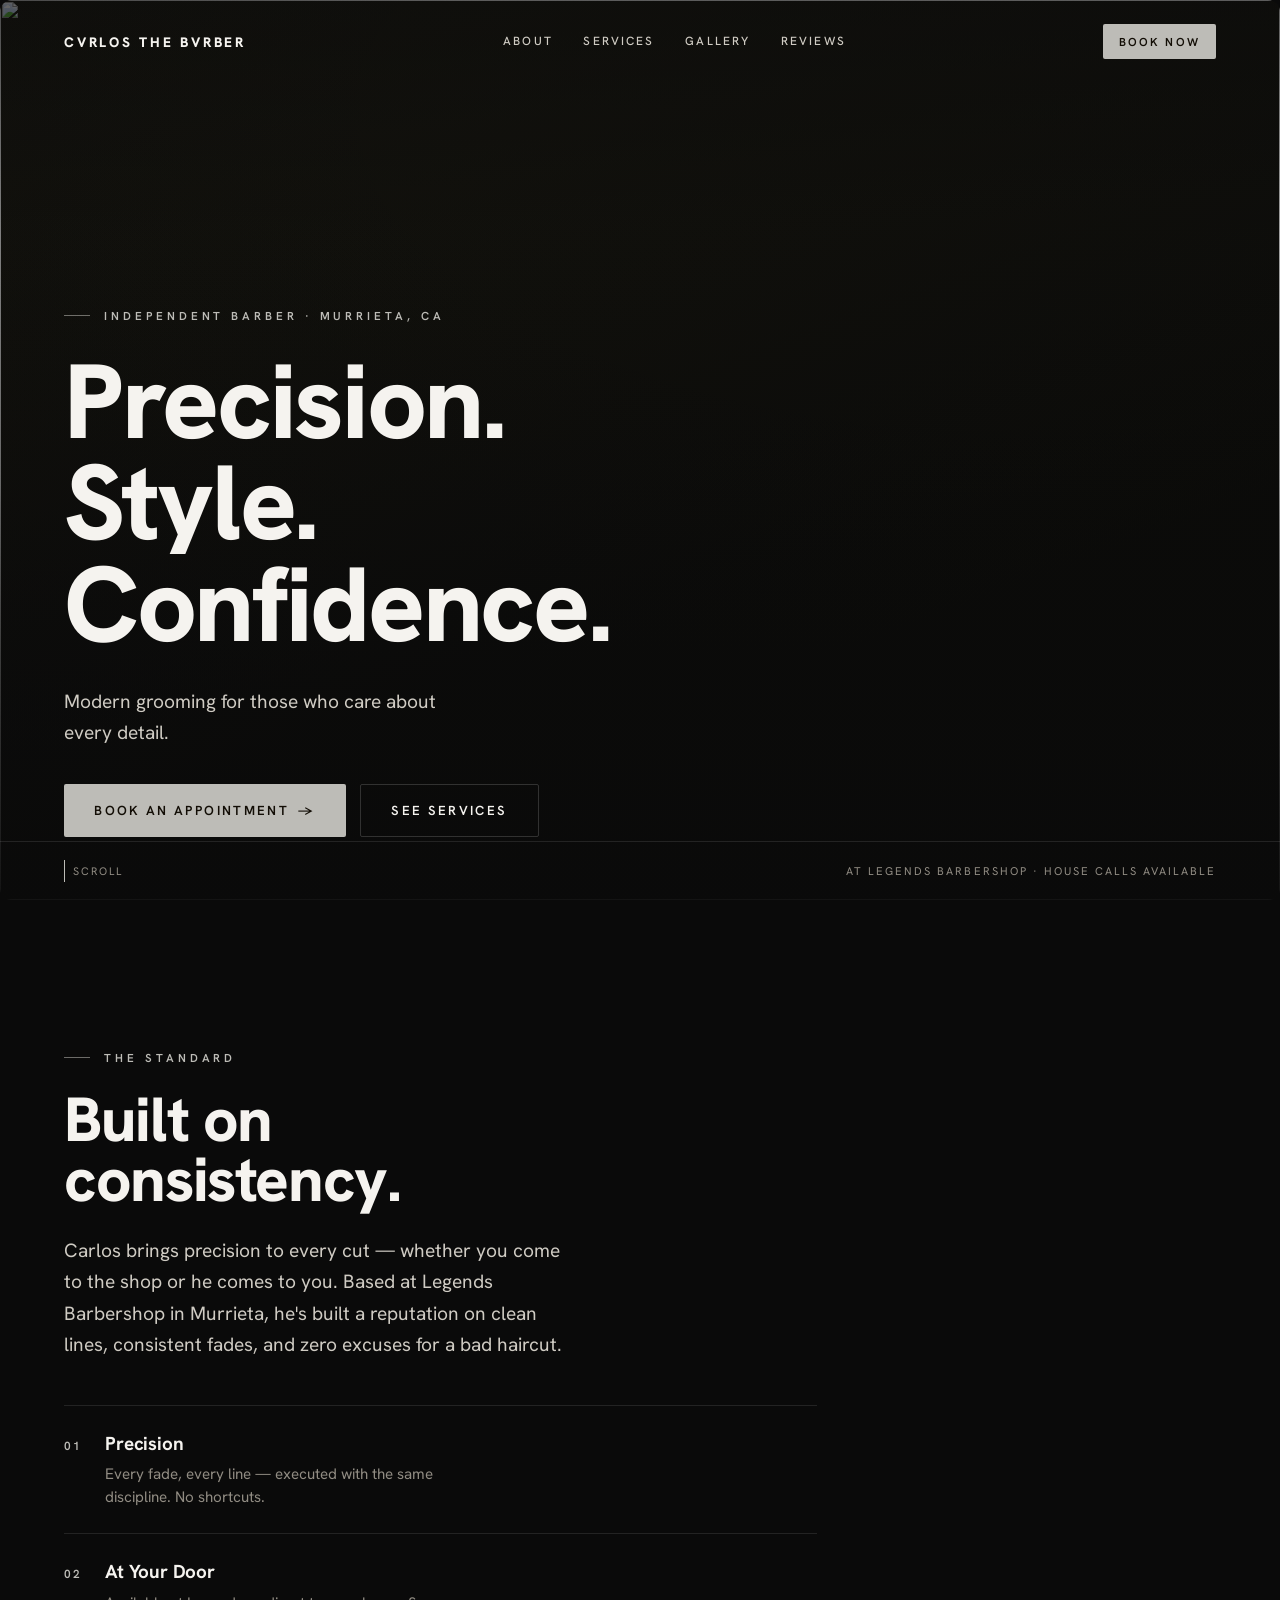
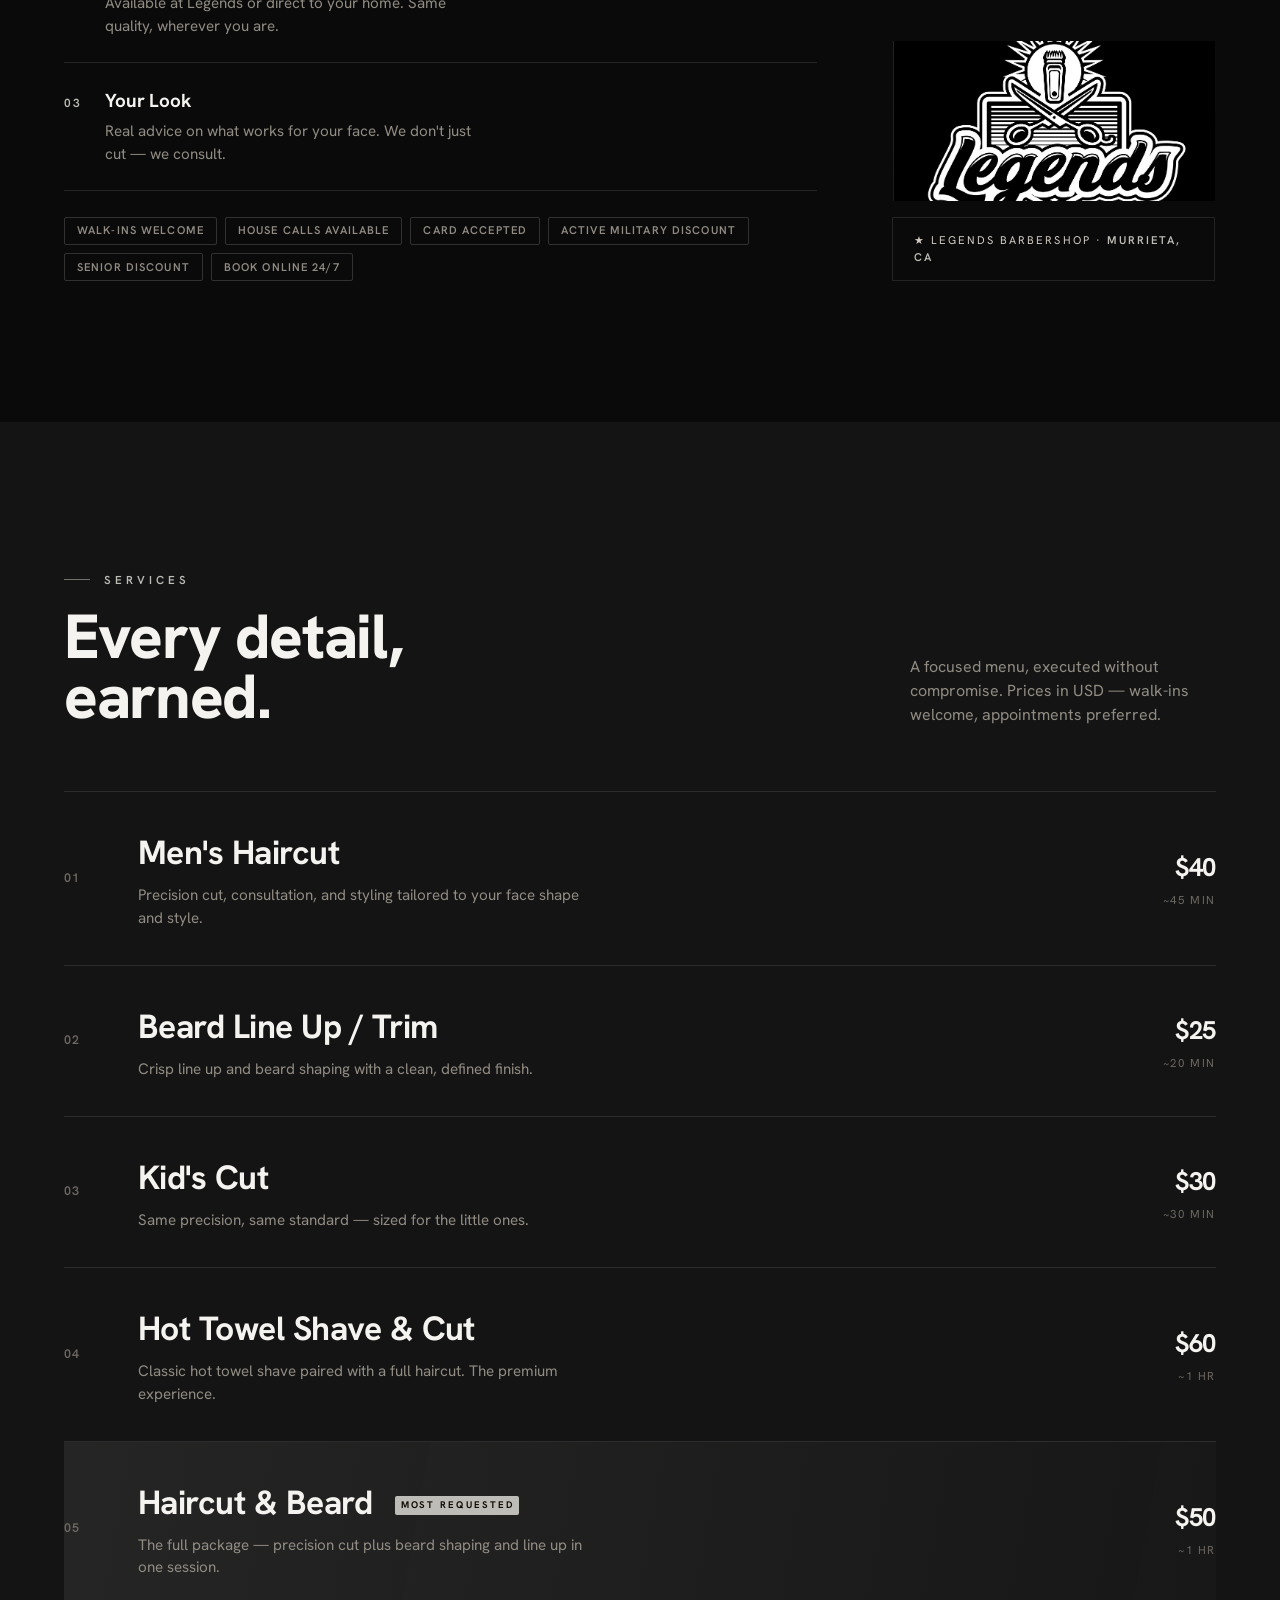
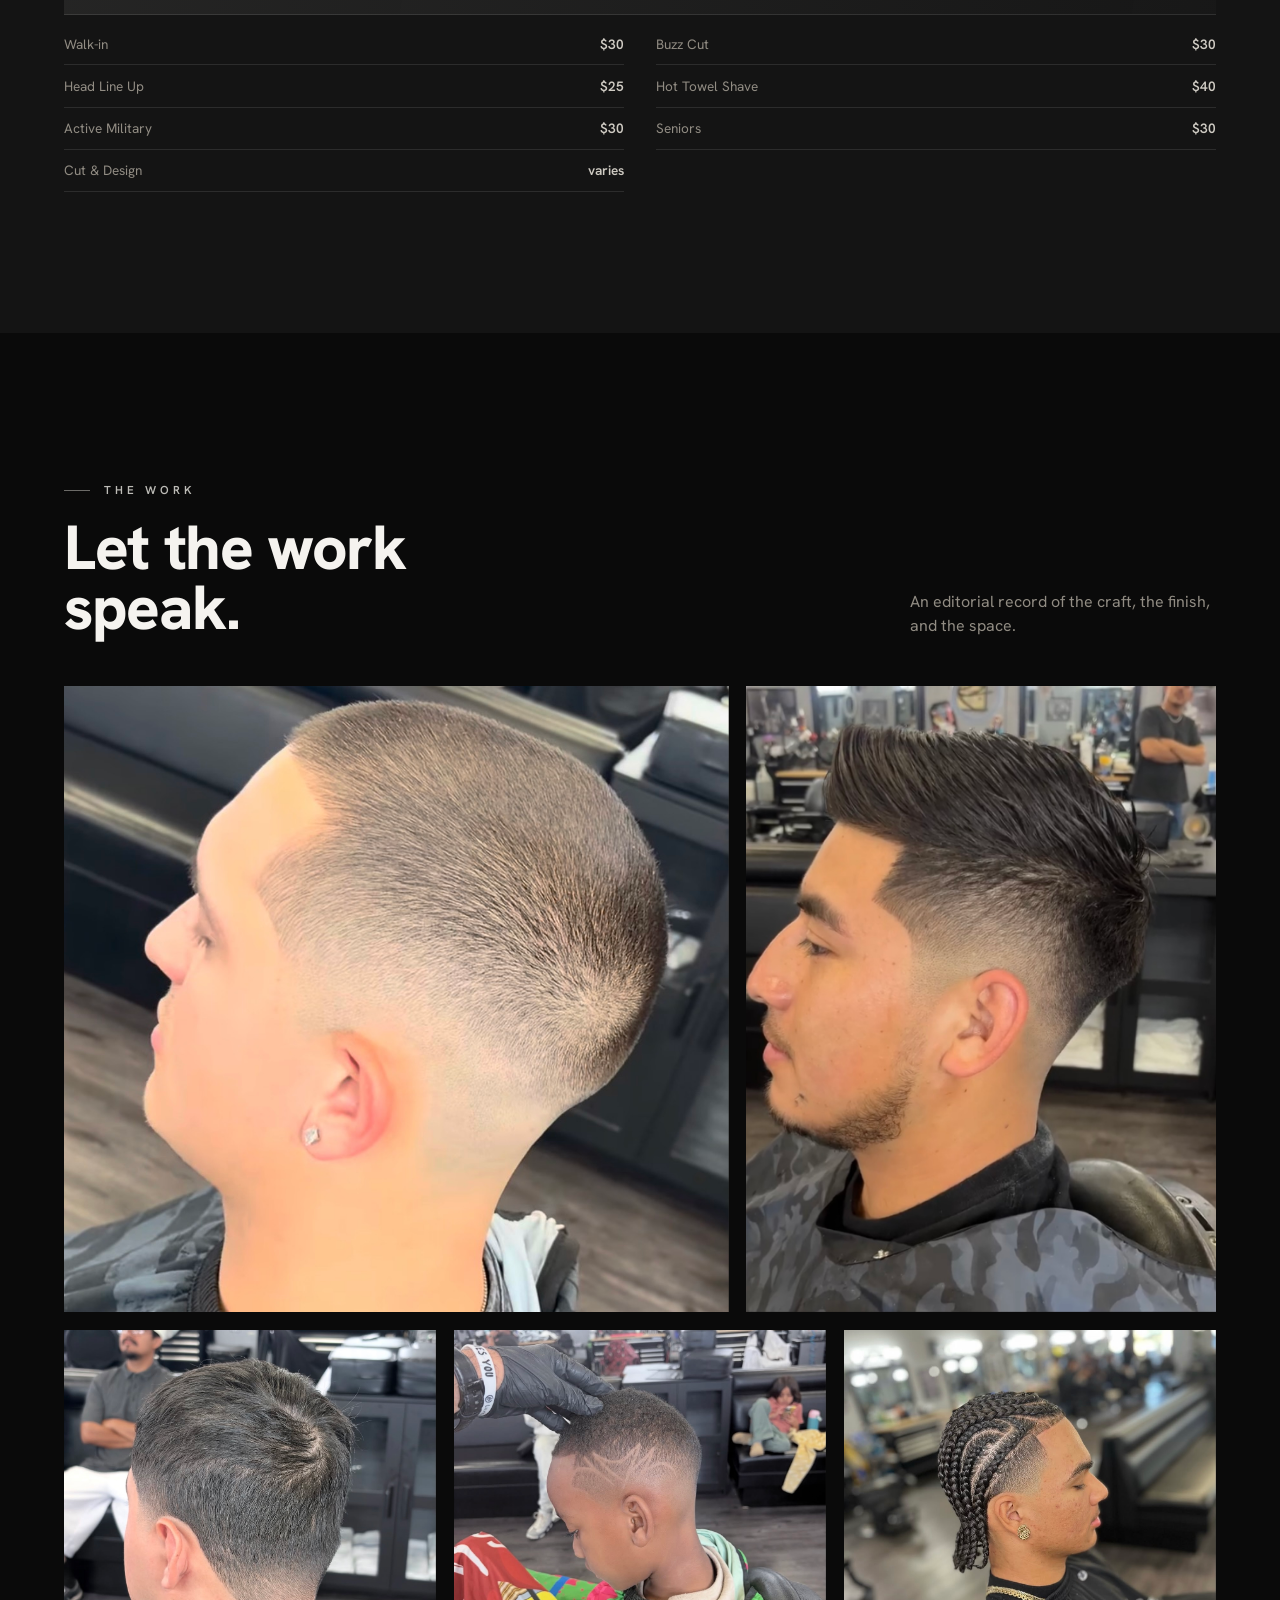
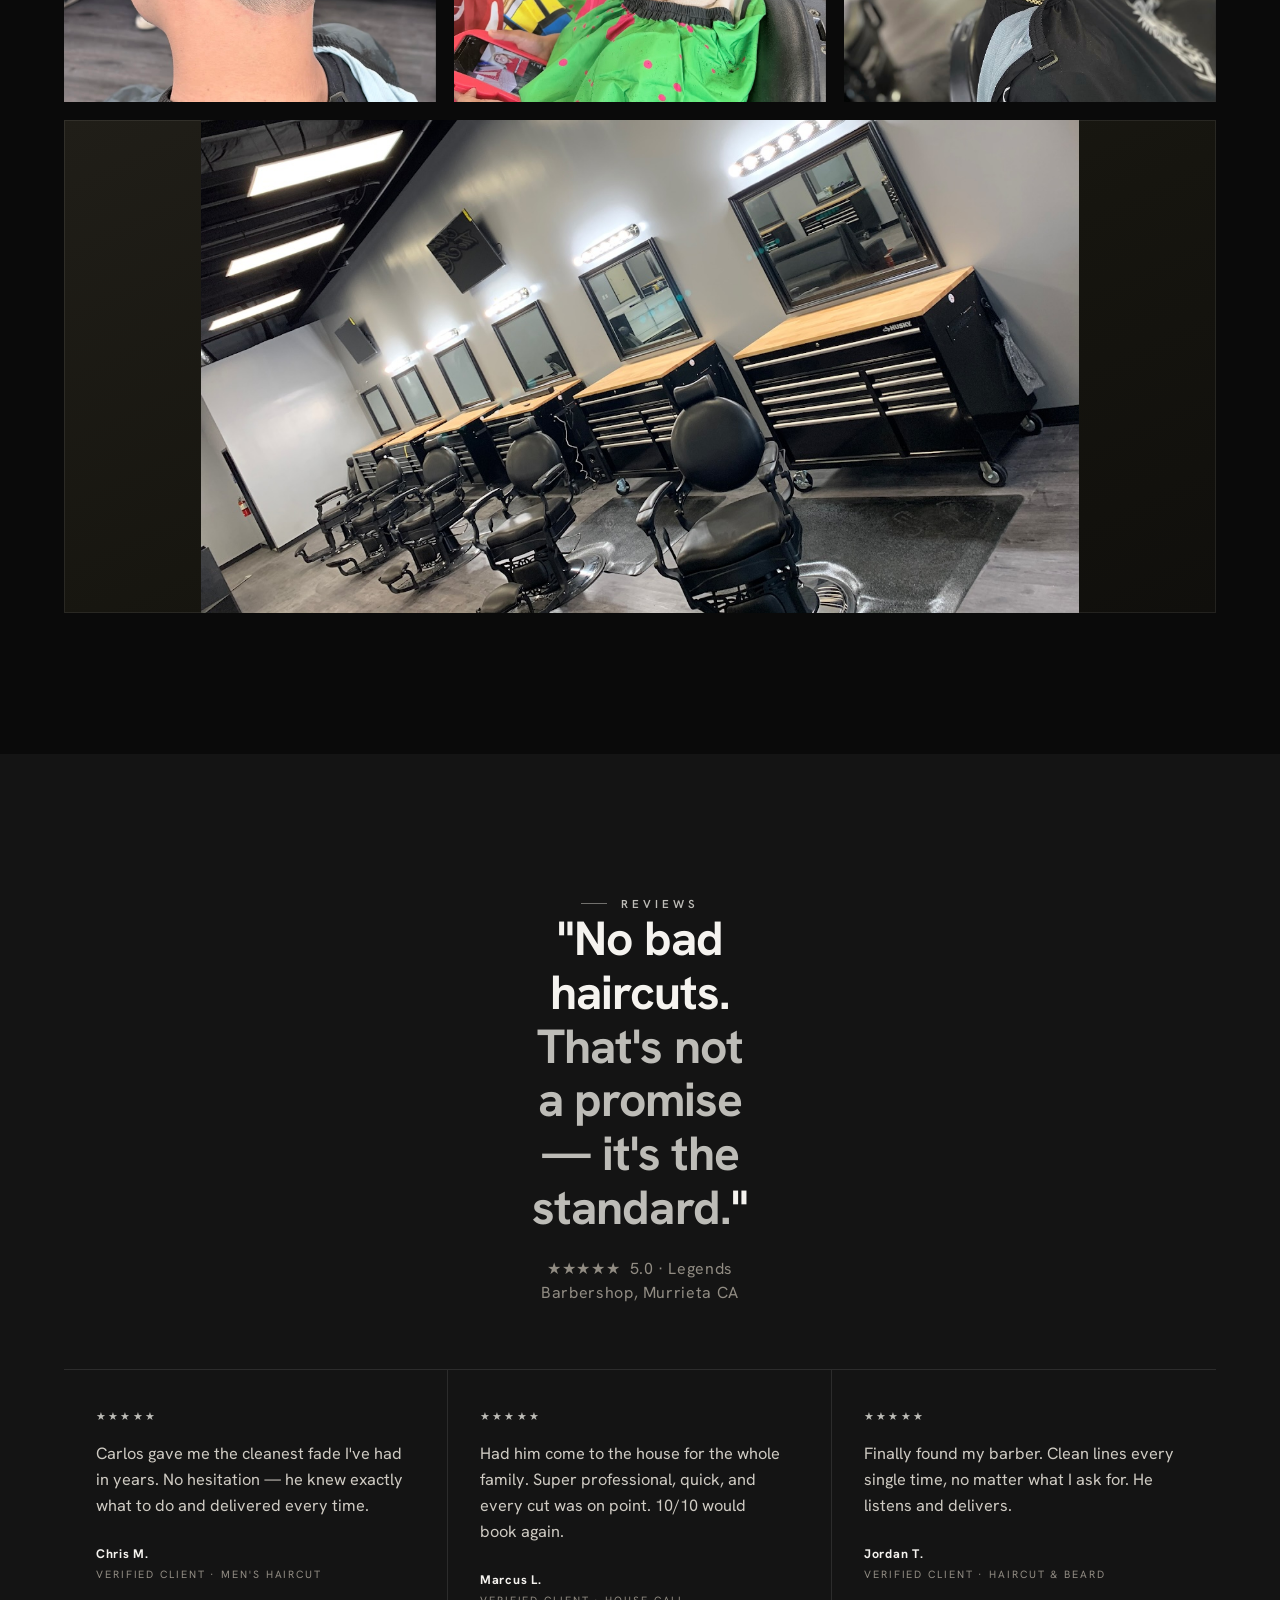
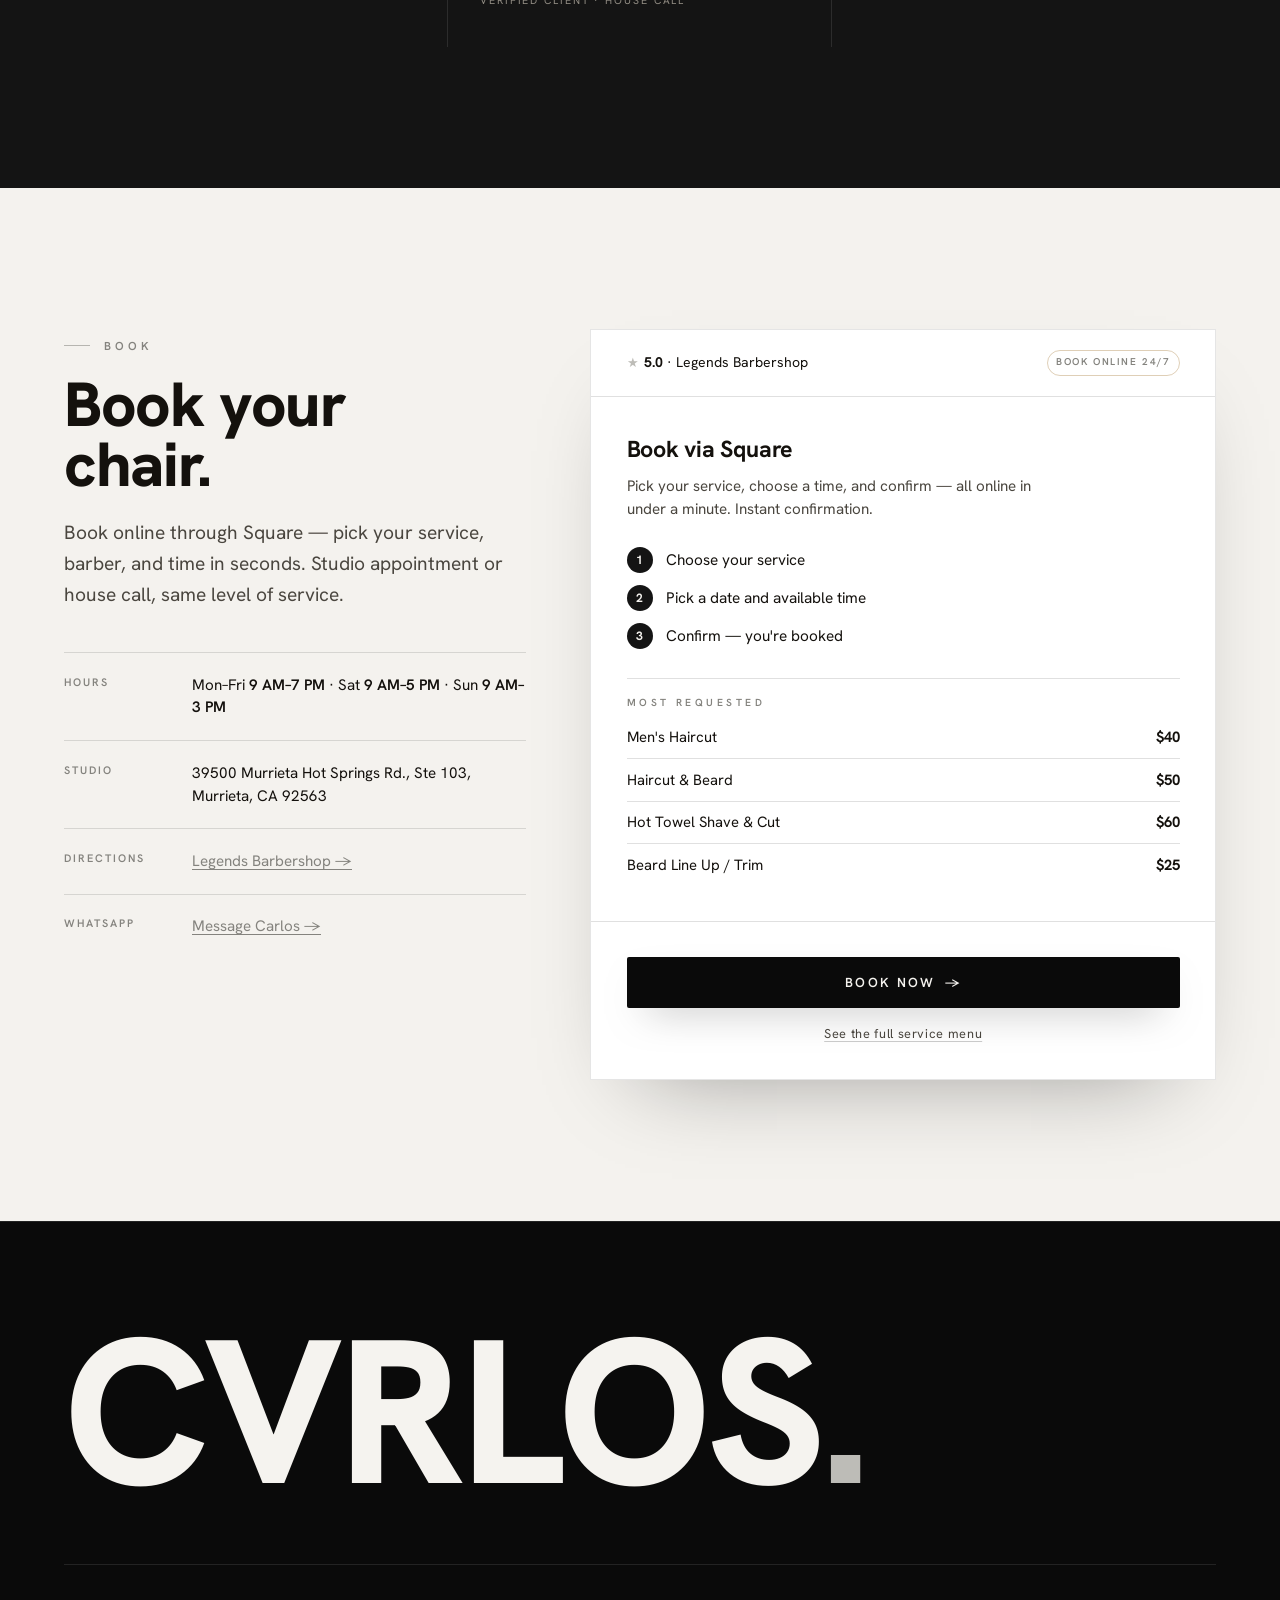
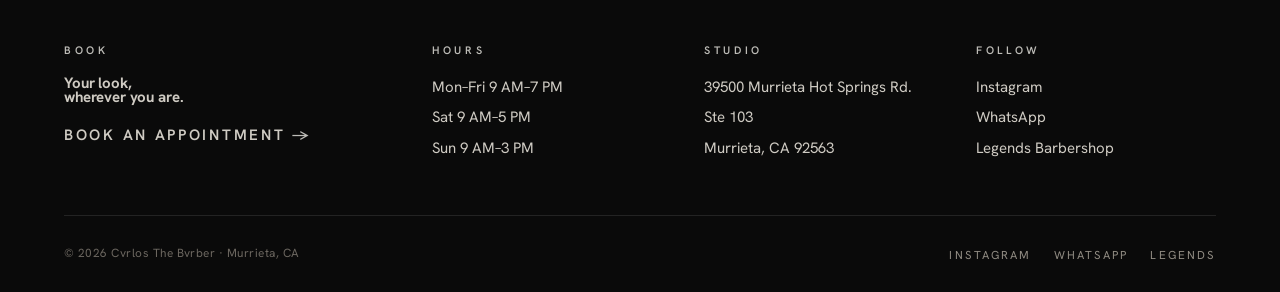
==== commit 36b5e0f0: "Initial build — Cvrlos The Bvrber landing page Premium + regular versions, real services/prices, Squ" ====
--- a/index.html
+++ b/index.html
@@ -1,13 +1,13 @@
 <!DOCTYPE html>
-<html lang="es">
+<html lang="en">
 <head>
 <meta charset="UTF-8">
 <meta name="viewport" content="width=device-width, initial-scale=1.0">
-<title>[NEGOCIO] — [COLONIA], CDMX</title>
-<meta name="description" content="[NEGOCIO] — grooming premium en [COLONIA], [ALCALDIA], CDMX. Corte, barba, facial y más. Reserva en línea.">
-<meta property="og:title" content="[NEGOCIO] — [COLONIA], CDMX">
-<meta property="og:description" content="Precisión. Estilo. Confianza. Barbería premium en [ALCALDIA], Ciudad de México.">
-<meta property="og:image" content="https://[URL_VERCEL]/assets/og-image.png">
+<title>Cvrlos The Bvrber — Murrieta, CA</title>
+<meta name="description" content="Cvrlos The Bvrber — Independent barber based at Legends Barbershop, Murrieta, CA. Precision fades, beard work, and house calls. Book via WhatsApp.">
+<meta property="og:title" content="Cvrlos The Bvrber — Murrieta, CA">
+<meta property="og:description" content="Precision. Style. Confidence. Independent barber in Murrieta, CA — at the shop or at your door.">
+<meta property="og:image" content="https://cvrlos-the-bvrber.vercel.app/assets/og-image.png">
 <meta property="og:type" content="website">
 <link rel="icon" type="image/png" href="assets/logo.png">
 <link rel="preconnect" href="https://fonts.googleapis.com">
@@ -22,23 +22,22 @@
 <!-- ===================== NAV ===================== -->
 <header class="nav" id="nav">
   <div class="wrap nav__in">
-    <a href="#top" class="brand" aria-label="[NEGOCIO]">
-      <img class="brand__mark-img" src="assets/logo-mark.png" alt="[NEGOCIO]">
-      <span class="brand__type">[NEGOCIO]</span>
+    <a href="#top" class="brand" aria-label="Cvrlos The Bvrber">
+      <span class="brand__type">Cvrlos&nbsp;The&nbsp;Bvrber</span>
     </a>
 
-    <nav class="nav__links" aria-label="Principal">
-      <a class="nav__link" href="#about">Nosotros</a>
-      <a class="nav__link" href="#services">Servicios</a>
-      <a class="nav__link" href="#gallery">Galería</a>
-      <a class="nav__link" href="#reviews">Reseñas</a>
+    <nav class="nav__links" aria-label="Main">
+      <a class="nav__link" href="#about">About</a>
+      <a class="nav__link" href="#services">Services</a>
+      <a class="nav__link" href="#gallery">Gallery</a>
+      <a class="nav__link" href="#reviews">Reviews</a>
     </nav>
 
     <div class="nav__actions">
-      <a class="btn btn--gold" href="[URL_BOOKSY]" target="_blank" rel="noopener">Reservar</a>
-    </div>
-
-    <button class="burger" id="burger" aria-label="Abrir menú" aria-expanded="false">
+      <a class="btn btn--gold" href="https://book.squareup.com/appointments/4xgl5his0lxlmk/location/L9Y2XMCKNVYVV/services" target="_blank" rel="noopener">Book Now</a>
+    </div>
+
+    <button class="burger" id="burger" aria-label="Open menu" aria-expanded="false">
       <span></span><span></span>
     </button>
   </div>
@@ -46,39 +45,39 @@
 
 <!-- mobile menu -->
 <div class="menu" id="menu">
-  <a href="#about"><span>Nosotros</span><span class="n">01</span></a>
-  <a href="#services"><span>Servicios</span><span class="n">02</span></a>
-  <a href="#gallery"><span>Galería</span><span class="n">03</span></a>
-  <a href="#reviews"><span>Reseñas</span><span class="n">04</span></a>
-  <a href="#booking"><span>Reservar</span><span class="n">05</span></a>
+  <a href="#about"><span>About</span><span class="n">01</span></a>
+  <a href="#services"><span>Services</span><span class="n">02</span></a>
+  <a href="#gallery"><span>Gallery</span><span class="n">03</span></a>
+  <a href="#reviews"><span>Reviews</span><span class="n">04</span></a>
+  <a href="#booking"><span>Book Now</span><span class="n">05</span></a>
   <div class="menu__foot">
-    <a href="[URL_INSTAGRAM]" target="_blank" rel="noopener">Instagram</a>
-    <a href="[URL_BOOKSY]" target="_blank" rel="noopener">Reservar en Booksy</a>
+    <a href="https://www.instagram.com/cvrlosthebvrber" target="_blank" rel="noopener">Instagram</a>
+    <a href="https://wa.me/19518552192" target="_blank" rel="noopener">WhatsApp</a>
   </div>
 </div>
 
 <!-- ===================== HERO ===================== -->
 <section class="hero" id="hero">
   <div class="hero__media">
-    <image-slot id="hero-bg" fit="cover" src="assets/ph/hero.jpg" placeholder="Suelta una imagen cinematografica — barbero trabajando, alto contraste"></image-slot>
+    <image-slot id="hero-bg" fit="cover" src="assets/ph/hero.jpg" placeholder="Drop a cinematic shot — barber at work, high contrast"></image-slot>
   </div>
   <div class="hero__in wrap">
-    <div class="hero__eyebrow"><span class="eyebrow">[TIPO_NEGOCIO] · [COLONIA], CDMX</span></div>
+    <div class="hero__eyebrow"><span class="eyebrow">Independent Barber &middot; Murrieta, CA</span></div>
     <h1 class="display h-hero">
       <span class="ln"><span>Precision.</span></span>
-      <span class="ln"><span>Estilo.</span></span>
-      <span class="ln"><span>Confianza.</span></span>
+      <span class="ln"><span>Style.</span></span>
+      <span class="ln"><span>Confidence.</span></span>
     </h1>
-    <p class="lead hero__sub">Grooming moderno para quienes valoran cada detalle.</p>
+    <p class="lead hero__sub">Modern grooming for those who care about every detail.</p>
     <div class="hero__cta">
-      <a class="btn btn--gold btn--lg" href="[URL_BOOKSY]" target="_blank" rel="noopener">Reservar Cita <span class="arr">&#8594;</span></a>
-      <a class="btn btn--ghost btn--lg" href="#services">Ver Servicios</a>
+      <a class="btn btn--gold btn--lg" href="https://book.squareup.com/appointments/4xgl5his0lxlmk/location/L9Y2XMCKNVYVV/services" target="_blank" rel="noopener">Book an Appointment <span class="arr">&#8594;</span></a>
+      <a class="btn btn--ghost btn--lg" href="#services">See Services</a>
     </div>
   </div>
   <div class="hero__bar">
     <div class="wrap">
-      <span class="scrollcue"><i></i> Desliza</span>
-      <span class="meta">&#9733; [RATING] · [NUM_RESENAS] resenas · Con cita</span>
+      <span class="scrollcue"><i></i> Scroll</span>
+      <span class="meta">At Legends Barbershop &middot; House Calls Available</span>
     </div>
   </div>
 </section>
@@ -87,27 +86,35 @@
 <section class="section about" id="about">
   <div class="wrap about__grid">
     <div class="about__copy">
-      <span class="eyebrow reveal">Nuestro Estandar</span>
-      <h2 class="display h-sec reveal" data-d="1">Hechos con<br>consistencia.</h2>
-      <p class="lead reveal" data-d="2">[ABOUT_DESCRIPCION] <!-- Ej: "[NEGOCIO] nacio de una idea simple: un buen corte nunca debe dejarse al azar. Cada silla, cada barbero, cada visita — al mismo estandar exacto." --></p>
+      <span class="eyebrow reveal">The Standard</span>
+      <h2 class="display h-sec reveal" data-d="1">Built on<br>consistency.</h2>
+      <p class="lead reveal" data-d="2">Carlos brings precision to every cut — whether you come to the shop or he comes to you. Based at Legends Barbershop in Murrieta, he's built a reputation on clean lines, consistent fades, and zero excuses for a bad haircut.</p>
       <div class="principles reveal" data-d="3">
         <div class="principle">
           <span class="pn">01</span>
-          <div><h4>[PRINCIPIO_1_TITULO]</h4><p>[PRINCIPIO_1_DESC]</p></div>
+          <div><h4>Precision</h4><p>Every fade, every line — executed with the same discipline. No shortcuts.</p></div>
         </div>
         <div class="principle">
           <span class="pn">02</span>
-          <div><h4>[PRINCIPIO_2_TITULO]</h4><p>[PRINCIPIO_2_DESC]</p></div>
+          <div><h4>At Your Door</h4><p>Available at Legends or direct to your home. Same quality, wherever you are.</p></div>
         </div>
         <div class="principle">
           <span class="pn">03</span>
-          <div><h4>[PRINCIPIO_3_TITULO]</h4><p>[PRINCIPIO_3_DESC]</p></div>
-        </div>
+          <div><h4>Your Look</h4><p>Real advice on what works for your face. We don't just cut — we consult.</p></div>
+        </div>
+      </div>
+      <div class="amenities reveal" data-d="4" style="display:flex;flex-wrap:wrap;gap:0.5rem;margin-top:1.6rem">
+        <span style="font-size:0.7rem;font-weight:600;letter-spacing:0.1em;text-transform:uppercase;color:var(--mute);border:1px solid var(--line-2);padding:0.3rem 0.75rem;border-radius:2px">Walk-ins Welcome</span>
+        <span style="font-size:0.7rem;font-weight:600;letter-spacing:0.1em;text-transform:uppercase;color:var(--mute);border:1px solid var(--line-2);padding:0.3rem 0.75rem;border-radius:2px">House Calls Available</span>
+        <span style="font-size:0.7rem;font-weight:600;letter-spacing:0.1em;text-transform:uppercase;color:var(--mute);border:1px solid var(--line-2);padding:0.3rem 0.75rem;border-radius:2px">Card Accepted</span>
+        <span style="font-size:0.7rem;font-weight:600;letter-spacing:0.1em;text-transform:uppercase;color:var(--mute);border:1px solid var(--line-2);padding:0.3rem 0.75rem;border-radius:2px">Active Military Discount</span>
+        <span style="font-size:0.7rem;font-weight:600;letter-spacing:0.1em;text-transform:uppercase;color:var(--mute);border:1px solid var(--line-2);padding:0.3rem 0.75rem;border-radius:2px">Senior Discount</span>
+        <span style="font-size:0.7rem;font-weight:600;letter-spacing:0.1em;text-transform:uppercase;color:var(--mute);border:1px solid var(--line-2);padding:0.3rem 0.75rem;border-radius:2px">Book Online 24/7</span>
       </div>
     </div>
     <div class="about__media reveal" data-d="2">
-      <image-slot id="about-portrait" radius="0" src="assets/ph/about.jpg" placeholder="Suelta un retrato — barbero o detalle"></image-slot>
-      <div class="tagchip">&#9733; [RATING] · <b>[NUM_RESENAS] resenas</b> en Booksy</div>
+      <image-slot id="about-portrait" radius="0" src="assets/ph/about.jpg" placeholder="Drop a portrait — barber or close-up detail"></image-slot>
+      <div class="tagchip">&#9733; Legends Barbershop &middot; <b>Murrieta, CA</b></div>
     </div>
   </div>
 </section>
@@ -117,55 +124,63 @@
   <div class="wrap">
     <div class="sec-head">
       <div>
-        <span class="eyebrow reveal">Los Servicios</span>
-        <h2 class="display h-sec reveal" data-d="1">Cada detalle,<br>cuidado.</h2>
-      </div>
-      <p class="sec-head__r muted reveal" data-d="2">Una carta enfocada, ejecutada sin concesiones. Precios en pesos (MXN); la experiencia, todo menos ordinaria.</p>
+        <span class="eyebrow reveal">Services</span>
+        <h2 class="display h-sec reveal" data-d="1">Every detail,<br>earned.</h2>
+      </div>
+      <p class="sec-head__r muted reveal" data-d="2">A focused menu, executed without compromise. Prices in USD — walk-ins welcome, appointments preferred.</p>
     </div>
 
     <div class="menu-list reveal" data-d="1">
       <div class="srv">
         <span class="srv__n">01</span>
         <div class="srv__main">
-          <div class="srv__name">[SERVICIO_1_NOMBRE]</div>
-          <p class="srv__desc">[SERVICIO_1_DESC]</p>
-        </div>
-        <div class="srv__meta"><div class="srv__price">$[SERVICIO_1_PRECIO]</div><div class="srv__dur">[SERVICIO_1_DUR]</div></div>
+          <div class="srv__name">Men's Haircut</div>
+          <p class="srv__desc">Precision cut, consultation, and styling tailored to your face shape and style.</p>
+        </div>
+        <div class="srv__meta"><div class="srv__price">$40</div><div class="srv__dur">~45 min</div></div>
       </div>
       <div class="srv">
         <span class="srv__n">02</span>
         <div class="srv__main">
-          <div class="srv__name">[SERVICIO_2_NOMBRE]</div>
-          <p class="srv__desc">[SERVICIO_2_DESC]</p>
-        </div>
-        <div class="srv__meta"><div class="srv__price">$[SERVICIO_2_PRECIO]</div><div class="srv__dur">[SERVICIO_2_DUR]</div></div>
+          <div class="srv__name">Beard Line Up / Trim</div>
+          <p class="srv__desc">Crisp line up and beard shaping with a clean, defined finish.</p>
+        </div>
+        <div class="srv__meta"><div class="srv__price">$25</div><div class="srv__dur">~20 min</div></div>
       </div>
       <div class="srv">
         <span class="srv__n">03</span>
         <div class="srv__main">
-          <div class="srv__name">[SERVICIO_3_NOMBRE]</div>
-          <p class="srv__desc">[SERVICIO_3_DESC]</p>
-        </div>
-        <div class="srv__meta"><div class="srv__price">$[SERVICIO_3_PRECIO]</div><div class="srv__dur">[SERVICIO_3_DUR]</div></div>
+          <div class="srv__name">Kid's Cut</div>
+          <p class="srv__desc">Same precision, same standard — sized for the little ones.</p>
+        </div>
+        <div class="srv__meta"><div class="srv__price">$30</div><div class="srv__dur">~30 min</div></div>
       </div>
       <div class="srv">
         <span class="srv__n">04</span>
         <div class="srv__main">
-          <div class="srv__name">[SERVICIO_4_NOMBRE]</div>
-          <p class="srv__desc">[SERVICIO_4_DESC]</p>
-        </div>
-        <div class="srv__meta"><div class="srv__price">$[SERVICIO_4_PRECIO]</div><div class="srv__dur">[SERVICIO_4_DUR]</div></div>
+          <div class="srv__name">Hot Towel Shave &amp; Cut</div>
+          <p class="srv__desc">Classic hot towel shave paired with a full haircut. The premium experience.</p>
+        </div>
+        <div class="srv__meta"><div class="srv__price">$60</div><div class="srv__dur">~1 hr</div></div>
       </div>
       <div class="srv feature">
         <span class="srv__n">05</span>
         <div class="srv__main">
-          <div class="srv__name">[SERVICIO_5_NOMBRE] <span class="tag-best">Lo mas pedido</span></div>
-          <p class="srv__desc">[SERVICIO_5_DESC]</p>
-        </div>
-        <div class="srv__meta"><div class="srv__price">$[SERVICIO_5_PRECIO]</div><div class="srv__dur">[SERVICIO_5_DUR]</div></div>
-      </div>
-    </div>
-    <p class="muted reveal" data-d="2" style="margin-top:1.6rem;font-size:0.92rem">[SERVICIOS_EXTRA] &middot; <a href="[URL_BOOKSY]" target="_blank" rel="noopener" style="color:var(--accent);text-decoration:underline;text-underline-offset:3px">Carta completa en Booksy</a>.</p>
+          <div class="srv__name">Haircut &amp; Beard <span class="tag-best">Most requested</span></div>
+          <p class="srv__desc">The full package — precision cut plus beard shaping and line up in one session.</p>
+        </div>
+        <div class="srv__meta"><div class="srv__price">$50</div><div class="srv__dur">~1 hr</div></div>
+      </div>
+    </div>
+    <div class="menu-secondary reveal" data-d="2" style="margin-top:0.5rem;display:grid;grid-template-columns:1fr 1fr;gap:0 2rem">
+      <div style="display:flex;justify-content:space-between;padding:0.65rem 0;border-bottom:1px solid var(--line)"><span class="muted" style="font-size:0.85rem">Walk-in</span><span style="font-size:0.85rem;color:var(--fg-soft);font-weight:600">$30</span></div>
+      <div style="display:flex;justify-content:space-between;padding:0.65rem 0;border-bottom:1px solid var(--line)"><span class="muted" style="font-size:0.85rem">Buzz Cut</span><span style="font-size:0.85rem;color:var(--fg-soft);font-weight:600">$30</span></div>
+      <div style="display:flex;justify-content:space-between;padding:0.65rem 0;border-bottom:1px solid var(--line)"><span class="muted" style="font-size:0.85rem">Head Line Up</span><span style="font-size:0.85rem;color:var(--fg-soft);font-weight:600">$25</span></div>
+      <div style="display:flex;justify-content:space-between;padding:0.65rem 0;border-bottom:1px solid var(--line)"><span class="muted" style="font-size:0.85rem">Hot Towel Shave</span><span style="font-size:0.85rem;color:var(--fg-soft);font-weight:600">$40</span></div>
+      <div style="display:flex;justify-content:space-between;padding:0.65rem 0;border-bottom:1px solid var(--line)"><span class="muted" style="font-size:0.85rem">Active Military</span><span style="font-size:0.85rem;color:var(--fg-soft);font-weight:600">$30</span></div>
+      <div style="display:flex;justify-content:space-between;padding:0.65rem 0;border-bottom:1px solid var(--line)"><span class="muted" style="font-size:0.85rem">Seniors</span><span style="font-size:0.85rem;color:var(--fg-soft);font-weight:600">$30</span></div>
+      <div style="display:flex;justify-content:space-between;padding:0.65rem 0;border-bottom:1px solid var(--line)"><span class="muted" style="font-size:0.85rem">Cut &amp; Design</span><span style="font-size:0.85rem;color:var(--fg-soft);font-weight:600">varies</span></div>
+    </div>
   </div>
 </section>
 
@@ -174,18 +189,18 @@
   <div class="wrap">
     <div class="sec-head">
       <div>
-        <span class="eyebrow reveal">El Trabajo</span>
-        <h2 class="display h-sec reveal" data-d="1">Que hable<br>el trabajo.</h2>
-      </div>
-      <p class="sec-head__r muted reveal" data-d="2">Un registro editorial del lugar, el oficio y el acabado.</p>
+        <span class="eyebrow reveal">The Work</span>
+        <h2 class="display h-sec reveal" data-d="1">Let the work<br>speak.</h2>
+      </div>
+      <p class="sec-head__r muted reveal" data-d="2">An editorial record of the craft, the finish, and the space.</p>
     </div>
     <div class="gal-grid reveal" data-d="1">
-      <image-slot class="g1" id="gal-1" radius="0" src="assets/ph/g1.jpg" placeholder="Editorial amplia — silla / local"></image-slot>
-      <image-slot class="g2" id="gal-2" radius="0" src="assets/ph/g2.jpg" placeholder="Retrato — corte terminado"></image-slot>
-      <image-slot class="g3" id="gal-3" radius="0" src="assets/ph/g3.jpg" placeholder="Detalle — fade"></image-slot>
-      <image-slot class="g4" id="gal-4" radius="0" src="assets/ph/g4.jpg" placeholder="Detalle — barba"></image-slot>
-      <image-slot class="g5" id="gal-5" radius="0" src="assets/ph/g5.jpg" placeholder="Herramientas / textura"></image-slot>
-      <image-slot class="g6" id="gal-6" fit="contain" radius="0" src="assets/ph/g6.jpg" placeholder="Panoramica — interior"></image-slot>
+      <image-slot class="g1" id="gal-1" radius="0" src="assets/ph/g1.jpg" placeholder="Wide editorial — chair or shop"></image-slot>
+      <image-slot class="g2" id="gal-2" radius="0" src="assets/ph/g2.jpg" placeholder="Portrait — finished cut"></image-slot>
+      <image-slot class="g3" id="gal-3" radius="0" src="assets/ph/g3.jpg" placeholder="Detail — fade line"></image-slot>
+      <image-slot class="g4" id="gal-4" radius="0" src="assets/ph/g4.jpg" placeholder="Detail — beard work"></image-slot>
+      <image-slot class="g5" id="gal-5" radius="0" src="assets/ph/g5.jpg" placeholder="Tools or texture"></image-slot>
+      <image-slot class="g6" id="gal-6" fit="contain" radius="0" src="assets/ph/g6.jpg" placeholder="Panoramic — shop interior"></image-slot>
     </div>
   </div>
 </section>
@@ -193,26 +208,26 @@
 <!-- ===================== REVIEWS ===================== -->
 <section class="section reviews" id="reviews">
   <div class="wrap">
-    <span class="eyebrow reveal" style="display:flex;justify-content:center">Resenas</span>
+    <span class="eyebrow reveal" style="display:flex;justify-content:center">Reviews</span>
     <div class="rev-hero reveal" data-d="1">
-      <p class="quote">"[QUOTE_HERO] <span class="accent">[QUOTE_HERO_ACCENT]</span>"</p>
-      <p class="muted" style="margin-top:1.4rem;letter-spacing:0.04em">&#9733;&#9733;&#9733;&#9733;&#9733; &nbsp;[RATING] · [NUM_RESENAS] resenas verificadas en Booksy</p>
+      <p class="quote">"No bad haircuts. <span class="accent">That's not a promise — it's the standard.</span>"</p>
+      <p class="muted" style="margin-top:1.4rem;letter-spacing:0.04em">&#9733;&#9733;&#9733;&#9733;&#9733; &nbsp;5.0 &middot; Legends Barbershop, Murrieta CA</p>
     </div>
     <div class="rev-grid reveal" data-d="2">
       <div class="rev">
         <div class="stars">&#9733;&#9733;&#9733;&#9733;&#9733;</div>
-        <p>[RESENA_1_TEXTO]</p>
-        <div class="who"><b>[RESENA_1_NOMBRE]</b><span>Cliente confirmado &middot; [RESENA_1_SERVICIO]</span></div>
+        <p>Carlos gave me the cleanest fade I've had in years. No hesitation — he knew exactly what to do and delivered every time.</p>
+        <div class="who"><b>Chris M.</b><span>Verified client &middot; Men's Haircut</span></div>
       </div>
       <div class="rev">
         <div class="stars">&#9733;&#9733;&#9733;&#9733;&#9733;</div>
-        <p>[RESENA_2_TEXTO]</p>
-        <div class="who"><b>[RESENA_2_NOMBRE]</b><span>Cliente confirmado &middot; [RESENA_2_SERVICIO]</span></div>
+        <p>Had him come to the house for the whole family. Super professional, quick, and every cut was on point. 10/10 would book again.</p>
+        <div class="who"><b>Marcus L.</b><span>Verified client &middot; House Call</span></div>
       </div>
       <div class="rev">
         <div class="stars">&#9733;&#9733;&#9733;&#9733;&#9733;</div>
-        <p>[RESENA_3_TEXTO]</p>
-        <div class="who"><b>[RESENA_3_NOMBRE]</b><span>Cliente confirmado &middot; [RESENA_3_SERVICIO]</span></div>
+        <p>Finally found my barber. Clean lines every single time, no matter what I ask for. He listens and delivers.</p>
+        <div class="who"><b>Jordan T.</b><span>Verified client &middot; Haircut &amp; Beard</span></div>
       </div>
     </div>
   </div>
@@ -222,53 +237,53 @@
 <section class="section booking" id="booking">
   <div class="wrap book-grid">
     <div class="book-pitch">
-      <span class="eyebrow on-light">Reserva</span>
-      <h2 class="display h-sec">Reserva<br>tu silla.</h2>
-      <p class="lead">Reservamos en linea por Booksy — elige servicio, barbero y horario en segundos, con confirmacion inmediata y recordatorios automaticos.</p>
+      <span class="eyebrow on-light">Book</span>
+      <h2 class="display h-sec">Book your<br>chair.</h2>
+      <p class="lead">Book online through Square — pick your service, barber, and time in seconds. Studio appointment or house call, same level of service.</p>
       <div class="book-info">
         <div class="row">
-          <span class="k">Horario</span>
-          <span class="v">[HORARIO_SEMANA] &middot; [HORARIO_SAB]</span>
+          <span class="k">Hours</span>
+          <span class="v">Mon&ndash;Fri <b>9 AM&ndash;7 PM</b> &middot; Sat <b>9 AM&ndash;5 PM</b> &middot; Sun <b>9 AM&ndash;3 PM</b></span>
         </div>
         <div class="row">
-          <span class="k">Estudio</span>
-          <span class="v">[DIRECCION_CORTA], Col. [COLONIA], [ALCALDIA], [CP], CDMX</span>
+          <span class="k">Studio</span>
+          <span class="v">39500 Murrieta Hot Springs Rd., Ste 103, Murrieta, CA 92563</span>
         </div>
         <div class="row">
-          <span class="k">Llegar</span>
-          <span class="v"><a href="[URL_MAPS]" target="_blank" rel="noopener" style="color:var(--gold-d);text-decoration:underline;text-underline-offset:3px">Ver en Google Maps &#8594;</a></span>
+          <span class="k">Directions</span>
+          <span class="v"><a href="https://www.legendfades.com" target="_blank" rel="noopener" style="color:var(--gold-d);text-decoration:underline;text-underline-offset:3px">Legends Barbershop &#8594;</a></span>
         </div>
         <div class="row">
           <span class="k">WhatsApp</span>
-          <span class="v"><a href="[URL_WHATSAPP]" target="_blank" rel="noopener" style="color:var(--gold-d);text-decoration:underline;text-underline-offset:3px">Ver catalogo de servicios &#8594;</a></span>
+          <span class="v"><a href="https://wa.me/19518552192" target="_blank" rel="noopener" style="color:var(--gold-d);text-decoration:underline;text-underline-offset:3px">Message Carlos &#8594;</a></span>
         </div>
       </div>
     </div>
 
     <div class="book-card booky">
       <div class="booky__head">
-        <span class="booky__rating"><span class="booky__stars">&#9733;</span> <b>[RATING]</b> &middot; [NUM_RESENAS] resenas</span>
-        <span class="booky__badge">Reserva 24/7</span>
+        <span class="booky__rating"><span class="booky__stars">&#9733;</span> <b>5.0</b> &middot; Legends Barbershop</span>
+        <span class="booky__badge">Book Online 24/7</span>
       </div>
       <div class="booky__body">
-        <h3 class="booky__title">Reserva en Booksy</h3>
-        <p class="booky__lead">Agenda en menos de un minuto. Confirmacion inmediata, recordatorios automaticos y todo tu historial en un solo lugar.</p>
+        <h3 class="booky__title">Book via Square</h3>
+        <p class="booky__lead">Pick your service, choose a time, and confirm — all online in under a minute. Instant confirmation.</p>
         <ol class="booky__steps">
-          <li><span class="booky__num">1</span> Elige tu servicio y a tu barbero</li>
-          <li><span class="booky__num">2</span> Escoge la fecha y la hora disponible</li>
-          <li><span class="booky__num">3</span> Confirma — y listo</li>
+          <li><span class="booky__num">1</span> Choose your service</li>
+          <li><span class="booky__num">2</span> Pick a date and available time</li>
+          <li><span class="booky__num">3</span> Confirm — you're booked</li>
         </ol>
         <div class="booky__menu">
-          <div class="booky__mlabel">Lo mas reservado</div>
-          <div class="booky__mrow"><span>[SERVICIO_1_NOMBRE]</span><b>$[SERVICIO_1_PRECIO]</b></div>
-          <div class="booky__mrow"><span>[SERVICIO_5_NOMBRE]</span><b>$[SERVICIO_5_PRECIO]</b></div>
-          <div class="booky__mrow"><span>[SERVICIO_2_NOMBRE]</span><b>$[SERVICIO_2_PRECIO]</b></div>
-          <div class="booky__mrow"><span>[SERVICIO_3_NOMBRE]</span><b>$[SERVICIO_3_PRECIO]</b></div>
+          <div class="booky__mlabel">Most requested</div>
+          <div class="booky__mrow"><span>Men's Haircut</span><b>$40</b></div>
+          <div class="booky__mrow"><span>Haircut &amp; Beard</span><b>$50</b></div>
+          <div class="booky__mrow"><span>Hot Towel Shave &amp; Cut</span><b>$60</b></div>
+          <div class="booky__mrow"><span>Beard Line Up / Trim</span><b>$25</b></div>
         </div>
       </div>
       <div class="booky__foot">
-        <a class="btn btn--gold btn--block btn--lg" href="[URL_BOOKSY]" target="_blank" rel="noopener">Reservar en Booksy <span class="arr">&#8594;</span></a>
-        <a class="booky__alt" href="#services">Ver la carta completa de servicios</a>
+        <a class="btn btn--gold btn--block btn--lg" href="https://book.squareup.com/appointments/4xgl5his0lxlmk/location/L9Y2XMCKNVYVV/services" target="_blank" rel="noopener">Book Now <span class="arr">&#8594;</span></a>
+        <a class="booky__alt" href="#services">See the full service menu</a>
       </div>
     </div>
   </div>
@@ -277,39 +292,38 @@
 <!-- ===================== FOOTER ===================== -->
 <footer class="footer">
   <div class="wrap">
-    <div class="foot-word reveal">[NEGOCIO_CORTO]<span class="x">.</span></div>
+    <div class="foot-word reveal">CVRLOS<span class="x">.</span></div>
     <div class="foot-cols">
       <div class="foot-col foot-cta">
-        <h5>Reserva</h5>
-        <p class="h-sub display">[TAGLINE_FOOTER]</p>
-        <a class="tlink" href="[URL_BOOKSY]" target="_blank" rel="noopener">Reservar cita <span class="arr">&#8594;</span></a>
+        <h5>Book</h5>
+        <p class="h-sub display">Your look, wherever you are.</p>
+        <a class="tlink" href="https://book.squareup.com/appointments/4xgl5his0lxlmk/location/L9Y2XMCKNVYVV/services" target="_blank" rel="noopener">Book an appointment <span class="arr">&#8594;</span></a>
       </div>
       <div class="foot-col">
-        <h5>Horario</h5>
-        <p>[HORARIO_SEMANA]</p>
-        <p>[HORARIO_SAB]</p>
-        <p>Con cita previa</p>
+        <h5>Hours</h5>
+        <p>Mon&ndash;Fri 9 AM&ndash;7 PM</p>
+        <p>Sat 9 AM&ndash;5 PM</p>
+        <p>Sun 9 AM&ndash;3 PM</p>
       </div>
       <div class="foot-col">
-        <h5>Estudio</h5>
-        <p>[DIRECCION_CORTA]</p>
-        <p>Col. [COLONIA]</p>
-        <p>[ALCALDIA], [CP], CDMX</p>
+        <h5>Studio</h5>
+        <p>39500 Murrieta Hot Springs Rd.</p>
+        <p>Ste 103</p>
+        <p>Murrieta, CA 92563</p>
       </div>
       <div class="foot-col">
-        <h5>Siguenos</h5>
-        <a href="[URL_BOOKSY]" target="_blank" rel="noopener">Booksy</a>
-        <a href="[URL_INSTAGRAM]" target="_blank" rel="noopener">Instagram</a>
-        <a href="[URL_FACEBOOK]" target="_blank" rel="noopener">Facebook</a>
-        <a href="[URL_MAPS]" target="_blank" rel="noopener">Como llegar</a>
+        <h5>Follow</h5>
+        <a href="https://www.instagram.com/cvrlosthebvrber" target="_blank" rel="noopener">Instagram</a>
+        <a href="https://wa.me/19518552192" target="_blank" rel="noopener">WhatsApp</a>
+        <a href="https://www.legendfades.com" target="_blank" rel="noopener">Legends Barbershop</a>
       </div>
     </div>
     <div class="foot-bot">
-      <span class="small">&copy; <span id="yr"></span> [NEGOCIO] &middot; [COLONIA], CDMX</span>
+      <span class="small">&copy; <span id="yr"></span> Cvrlos The Bvrber &middot; Murrieta, CA</span>
       <div class="socials">
-        <a href="[URL_INSTAGRAM]" target="_blank" rel="noopener">Instagram</a>
-        <a href="[URL_BOOKSY]" target="_blank" rel="noopener">Booksy</a>
-        <a href="[URL_WHATSAPP]" target="_blank" rel="noopener">Catalogo</a>
+        <a href="https://www.instagram.com/cvrlosthebvrber" target="_blank" rel="noopener">Instagram</a>
+        <a href="https://wa.me/19518552192" target="_blank" rel="noopener">WhatsApp</a>
+        <a href="https://www.legendfades.com" target="_blank" rel="noopener">Legends</a>
       </div>
     </div>
   </div>
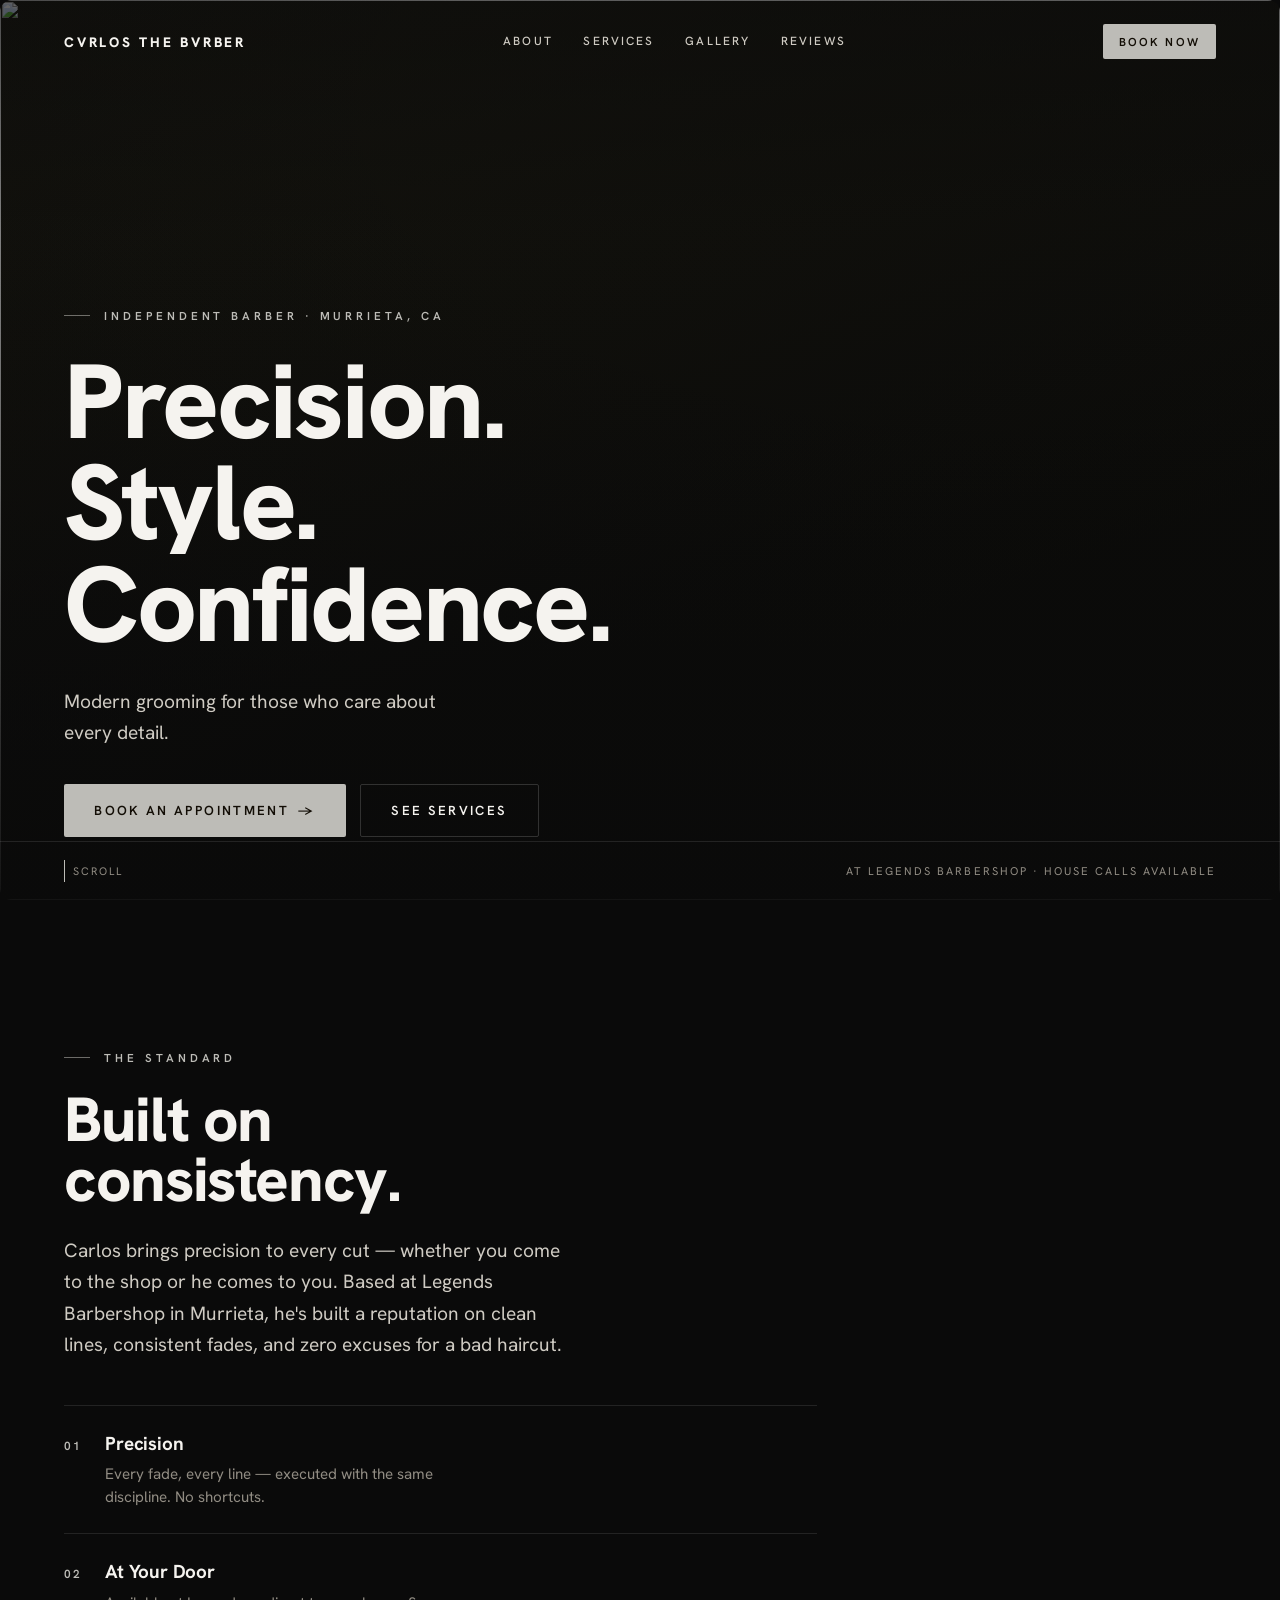
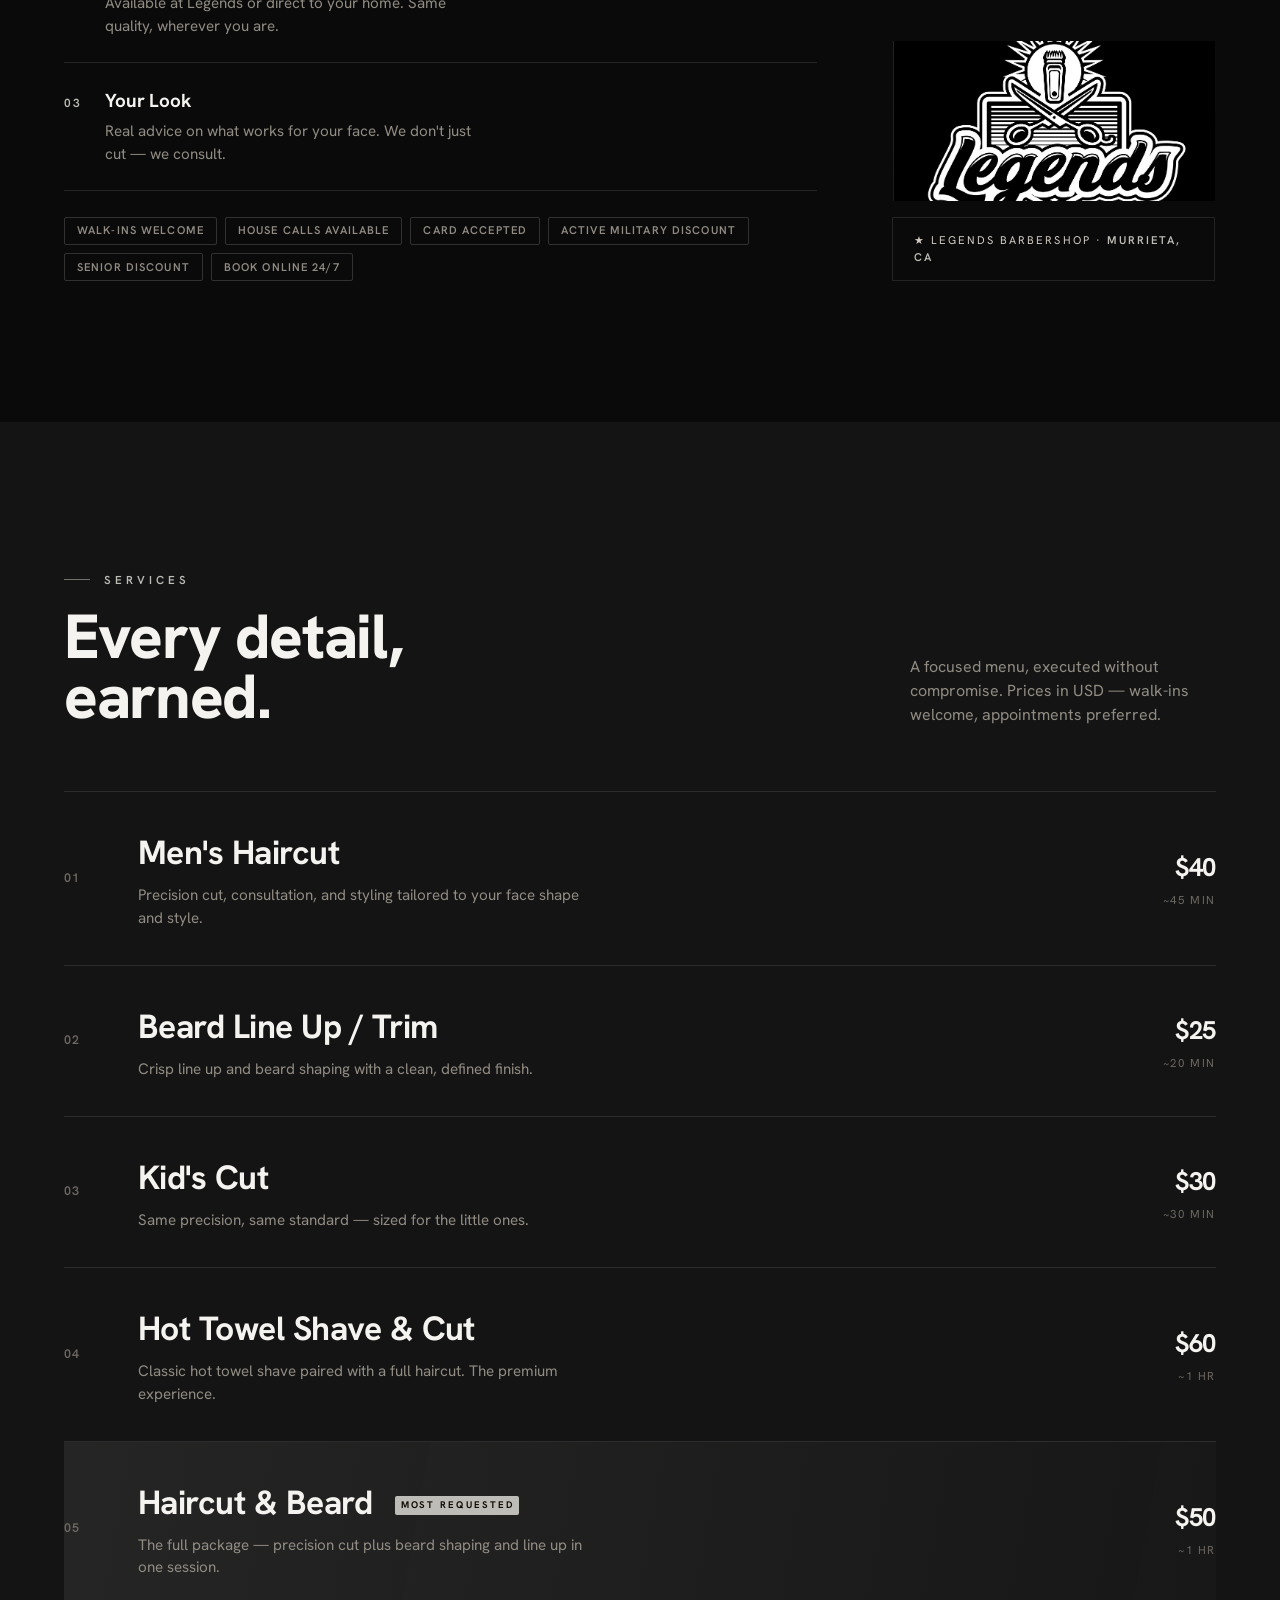
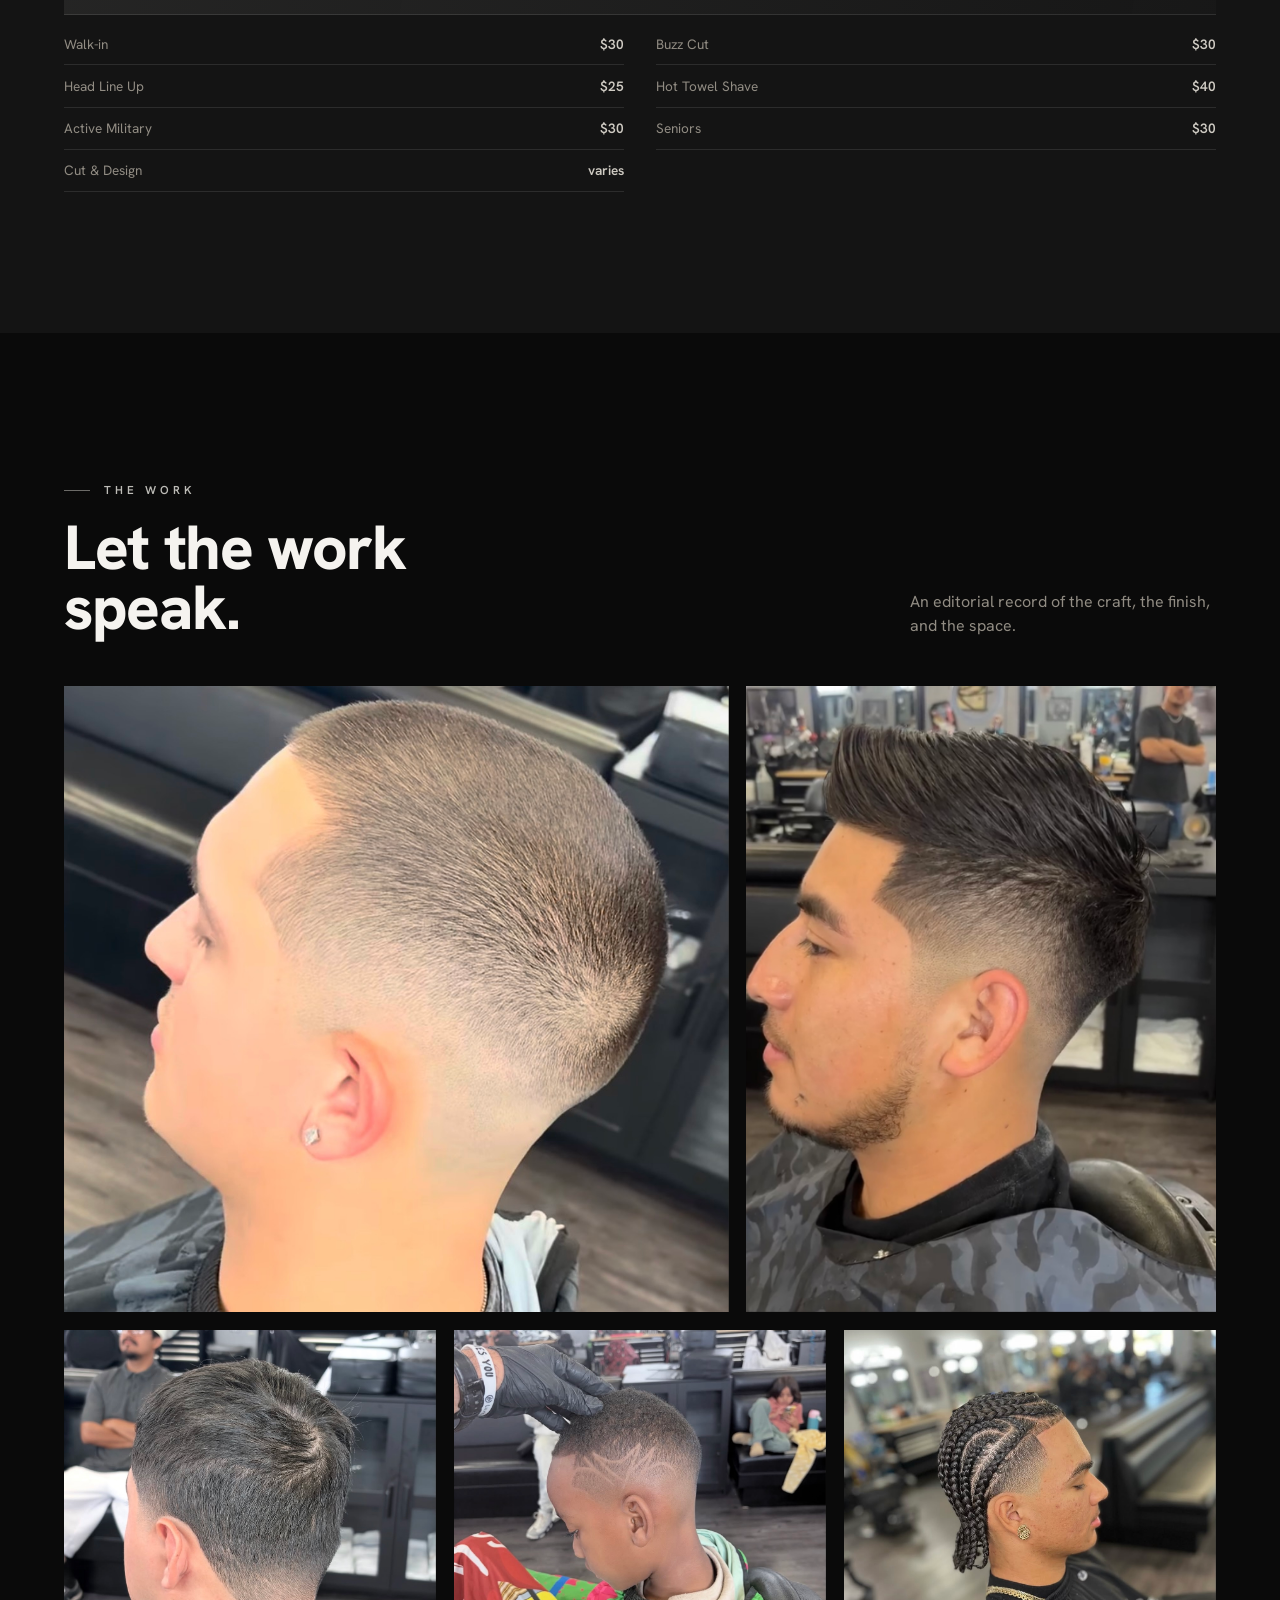
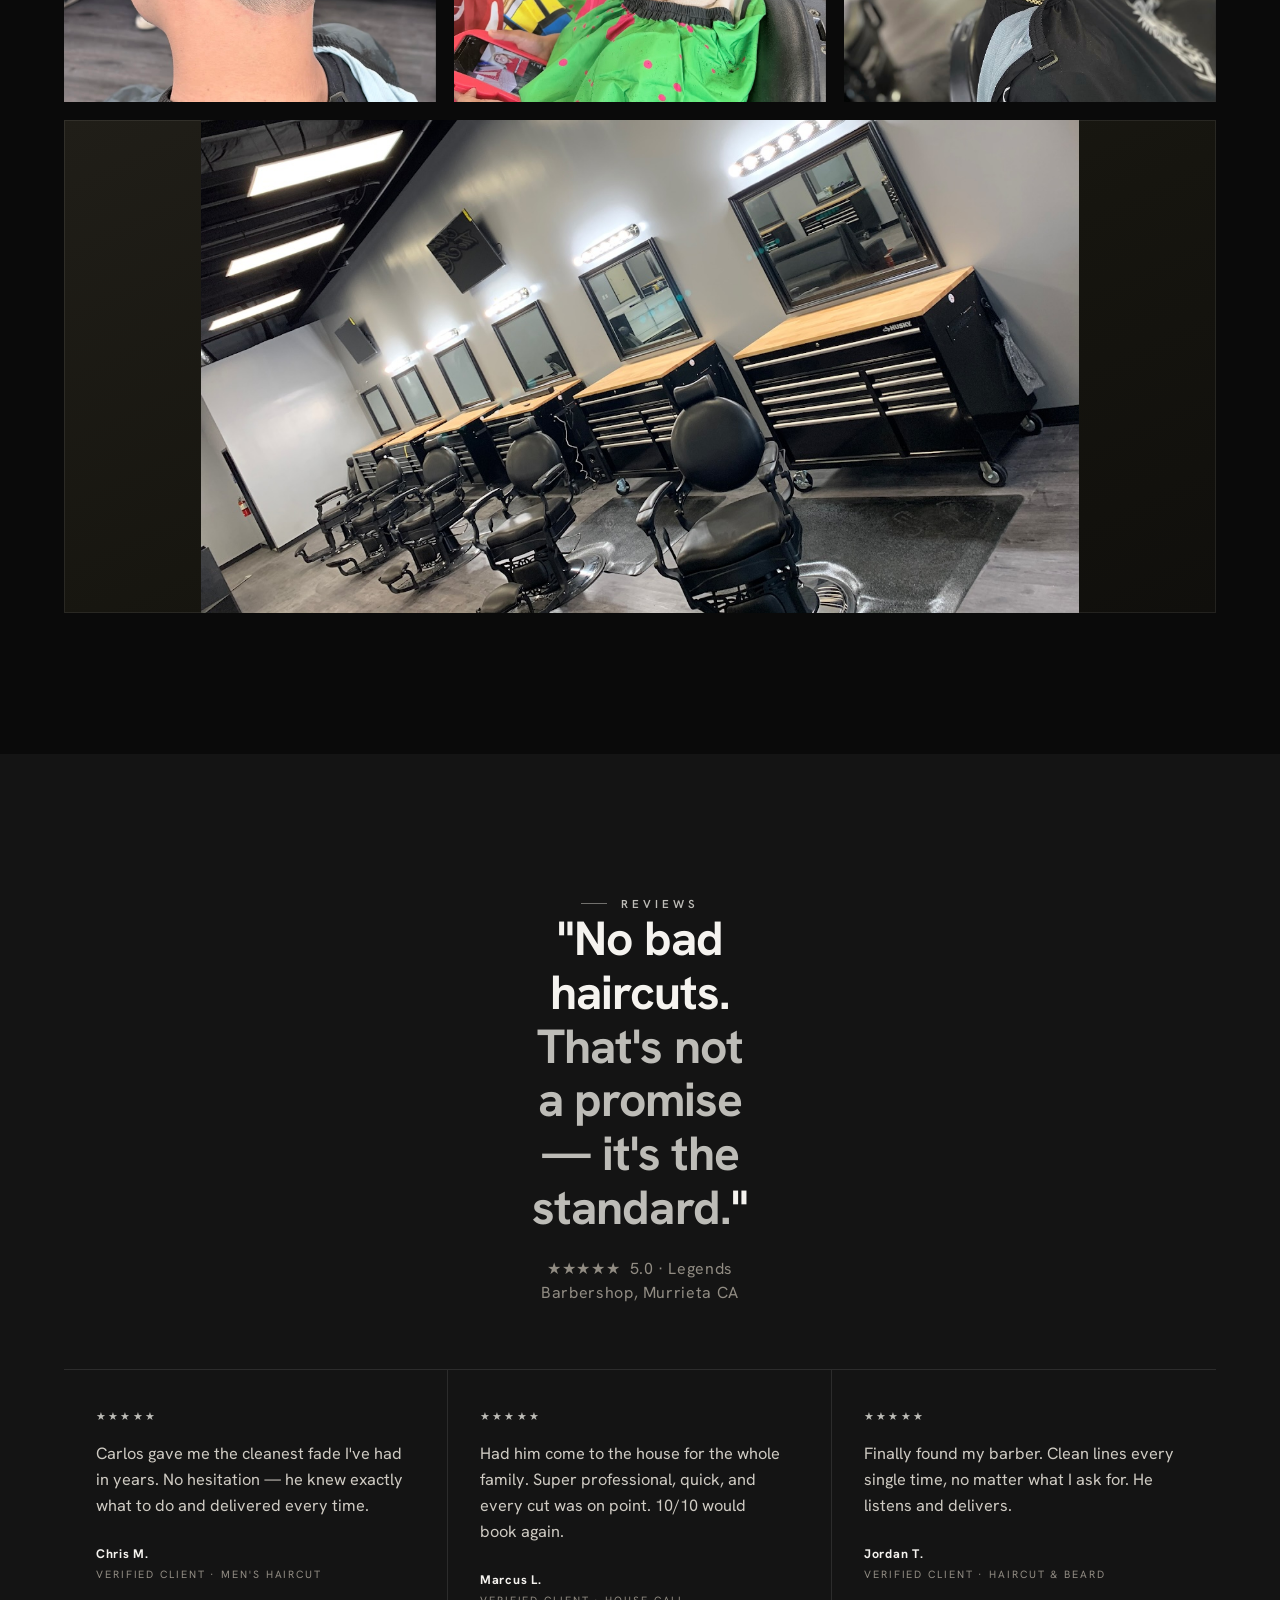
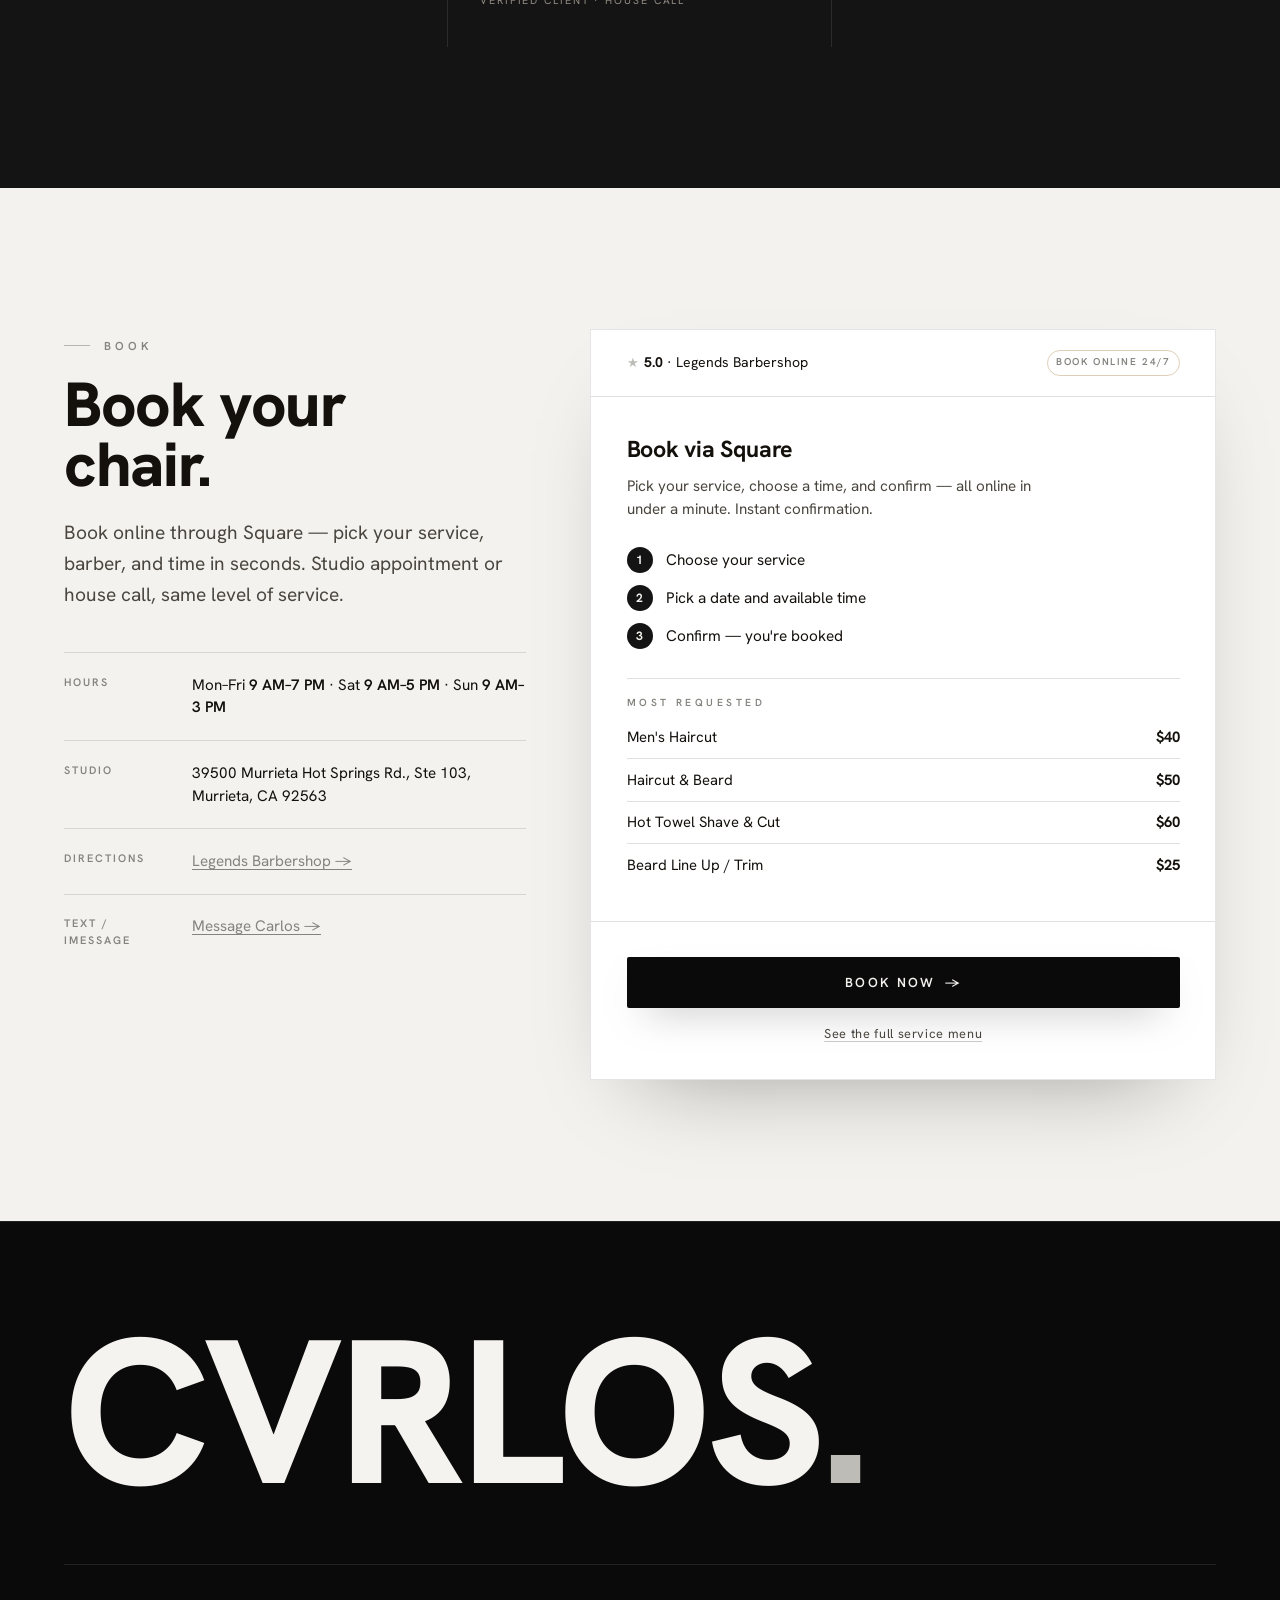
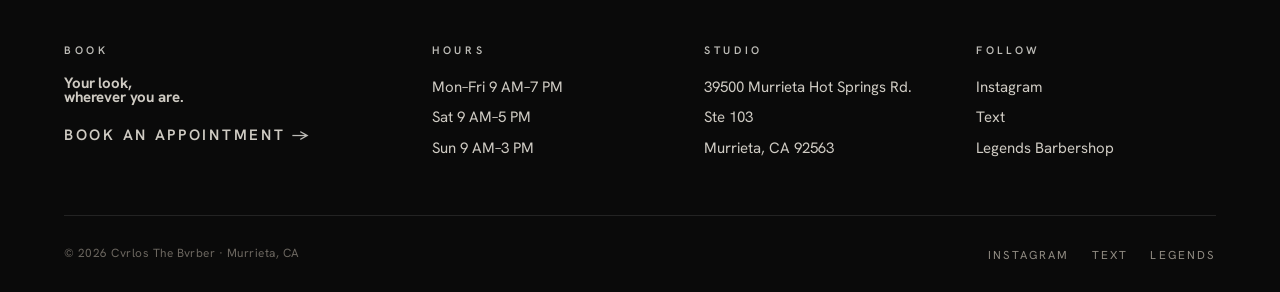
==== commit f6ec8858: "Replace WhatsApp with SMS (sms:+19518552192) across both pages - All wa.me links → sms:+19518552192 " ====
--- a/index.html
+++ b/index.html
@@ -4,7 +4,7 @@
 <meta charset="UTF-8">
 <meta name="viewport" content="width=device-width, initial-scale=1.0">
 <title>Cvrlos The Bvrber — Murrieta, CA</title>
-<meta name="description" content="Cvrlos The Bvrber — Independent barber based at Legends Barbershop, Murrieta, CA. Precision fades, beard work, and house calls. Book via WhatsApp.">
+<meta name="description" content="Cvrlos The Bvrber — Independent barber based at Legends Barbershop, Murrieta, CA. Precision fades, beard work, and house calls. Book online or text directly.">
 <meta property="og:title" content="Cvrlos The Bvrber — Murrieta, CA">
 <meta property="og:description" content="Precision. Style. Confidence. Independent barber in Murrieta, CA — at the shop or at your door.">
 <meta property="og:image" content="https://cvrlos-the-bvrber.vercel.app/assets/og-image.png">
@@ -52,7 +52,7 @@
   <a href="#booking"><span>Book Now</span><span class="n">05</span></a>
   <div class="menu__foot">
     <a href="https://www.instagram.com/cvrlosthebvrber" target="_blank" rel="noopener">Instagram</a>
-    <a href="https://wa.me/19518552192" target="_blank" rel="noopener">WhatsApp</a>
+    <a href="sms:+19518552192">Text</a>
   </div>
 </div>
 
@@ -254,8 +254,8 @@
           <span class="v"><a href="https://www.legendfades.com" target="_blank" rel="noopener" style="color:var(--gold-d);text-decoration:underline;text-underline-offset:3px">Legends Barbershop &#8594;</a></span>
         </div>
         <div class="row">
-          <span class="k">WhatsApp</span>
-          <span class="v"><a href="https://wa.me/19518552192" target="_blank" rel="noopener" style="color:var(--gold-d);text-decoration:underline;text-underline-offset:3px">Message Carlos &#8594;</a></span>
+          <span class="k">Text / iMessage</span>
+          <span class="v"><a href="sms:+19518552192" style="color:var(--gold-d);text-decoration:underline;text-underline-offset:3px">Message Carlos &#8594;</a></span>
         </div>
       </div>
     </div>
@@ -314,7 +314,7 @@
       <div class="foot-col">
         <h5>Follow</h5>
         <a href="https://www.instagram.com/cvrlosthebvrber" target="_blank" rel="noopener">Instagram</a>
-        <a href="https://wa.me/19518552192" target="_blank" rel="noopener">WhatsApp</a>
+        <a href="sms:+19518552192">Text</a>
         <a href="https://www.legendfades.com" target="_blank" rel="noopener">Legends Barbershop</a>
       </div>
     </div>
@@ -322,7 +322,7 @@
       <span class="small">&copy; <span id="yr"></span> Cvrlos The Bvrber &middot; Murrieta, CA</span>
       <div class="socials">
         <a href="https://www.instagram.com/cvrlosthebvrber" target="_blank" rel="noopener">Instagram</a>
-        <a href="https://wa.me/19518552192" target="_blank" rel="noopener">WhatsApp</a>
+        <a href="sms:+19518552192">Text</a>
         <a href="https://www.legendfades.com" target="_blank" rel="noopener">Legends</a>
       </div>
     </div>
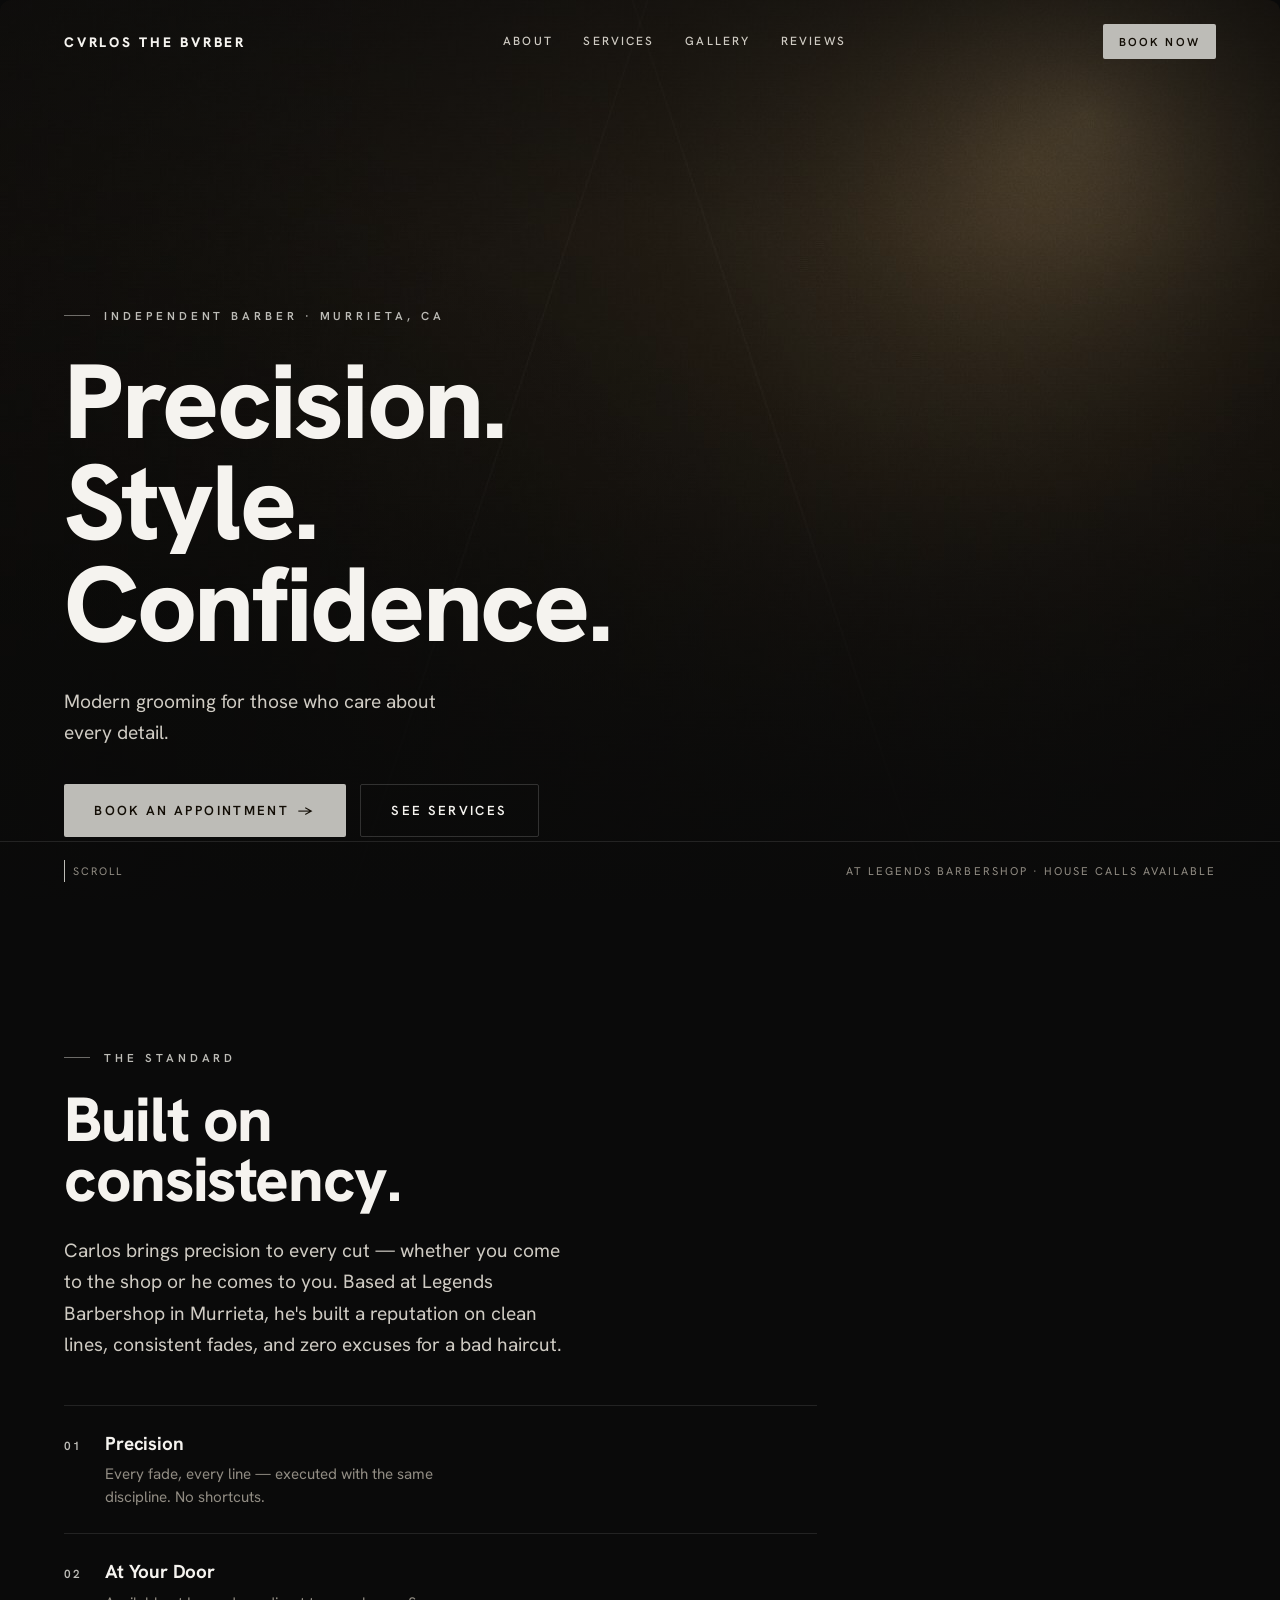
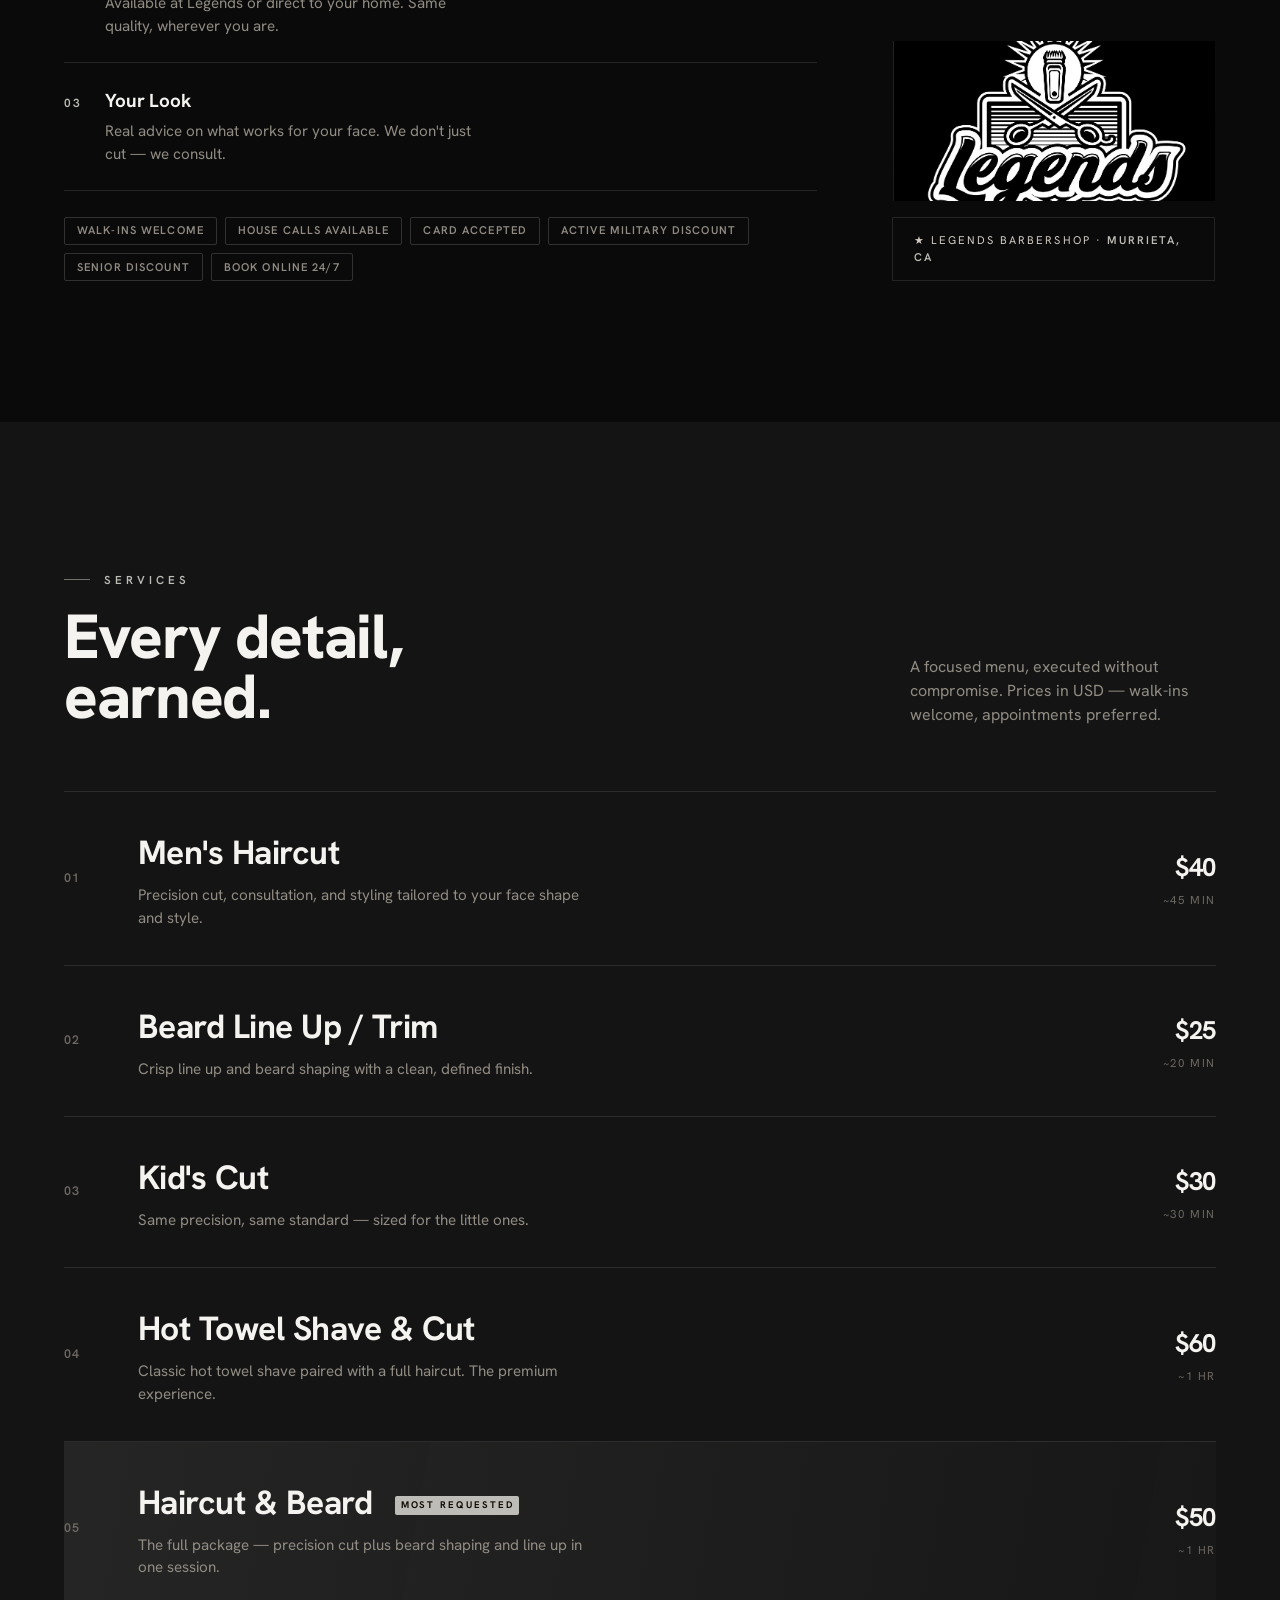
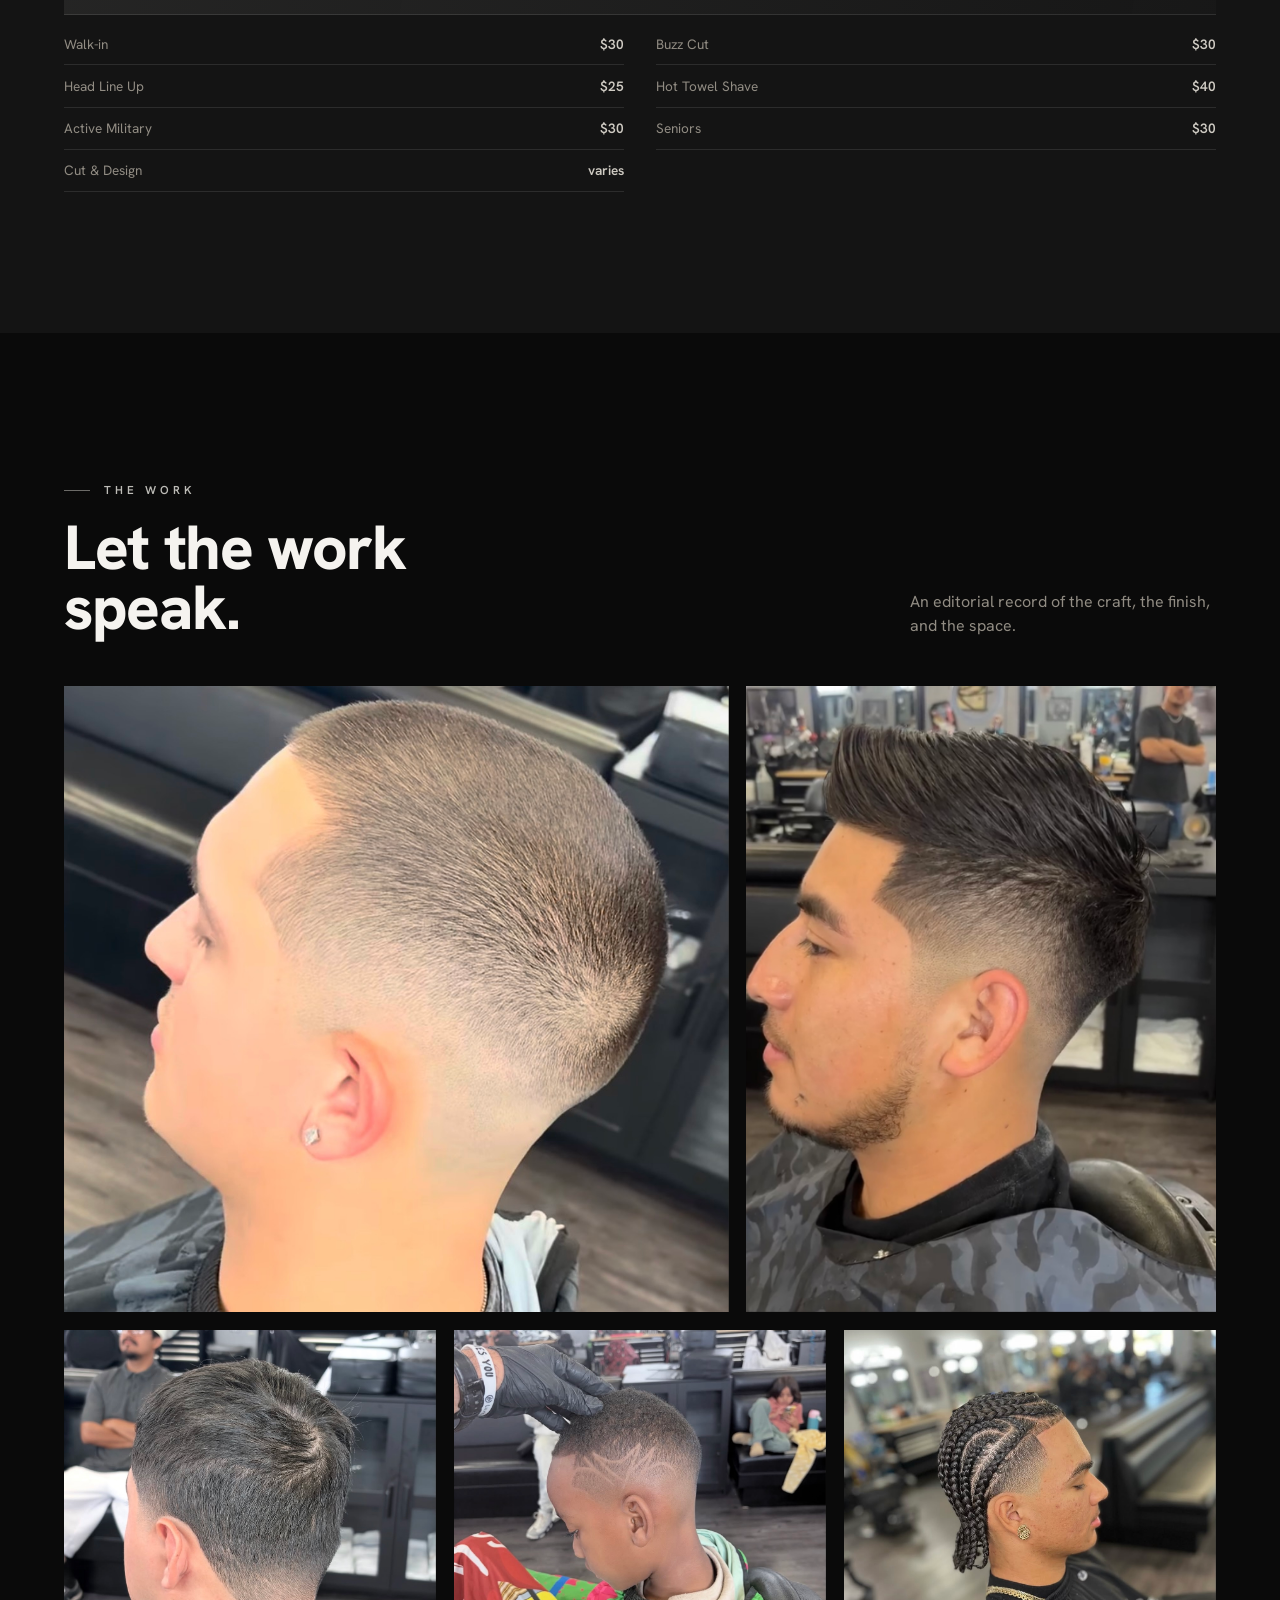
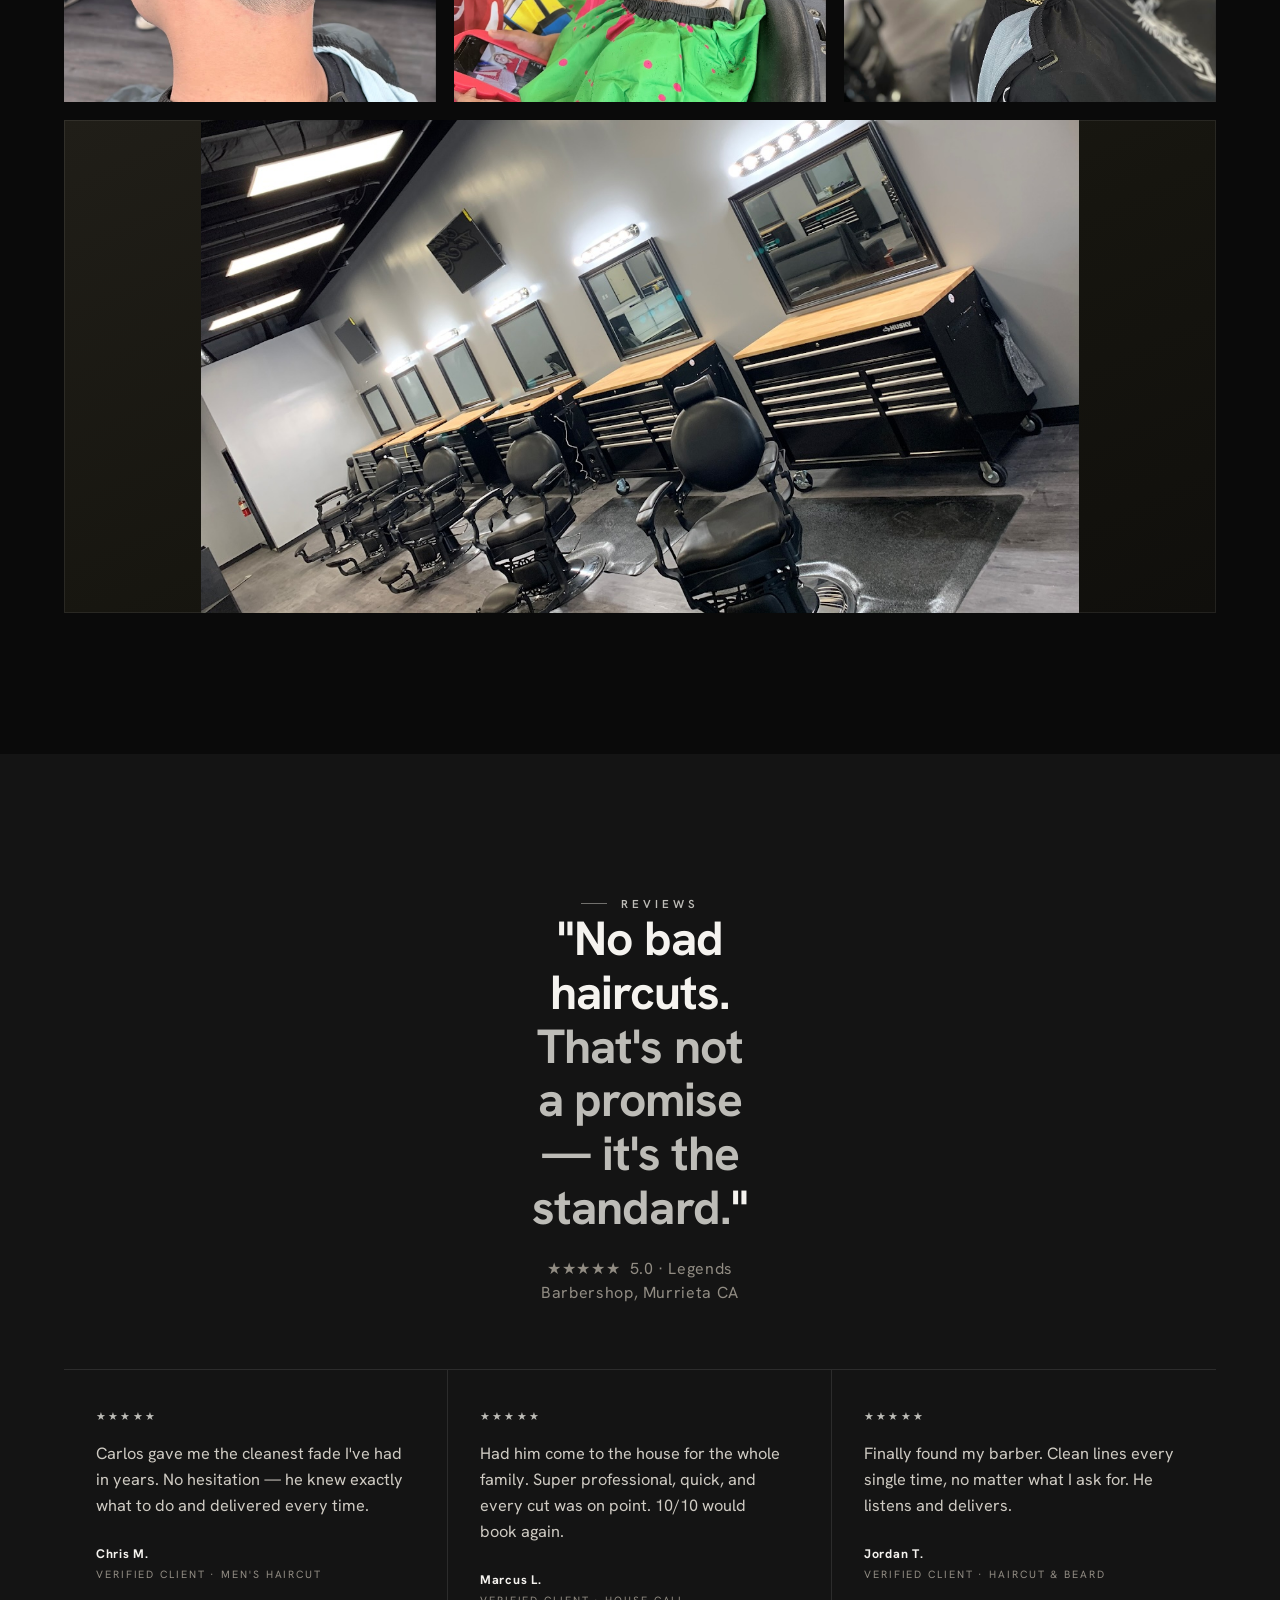
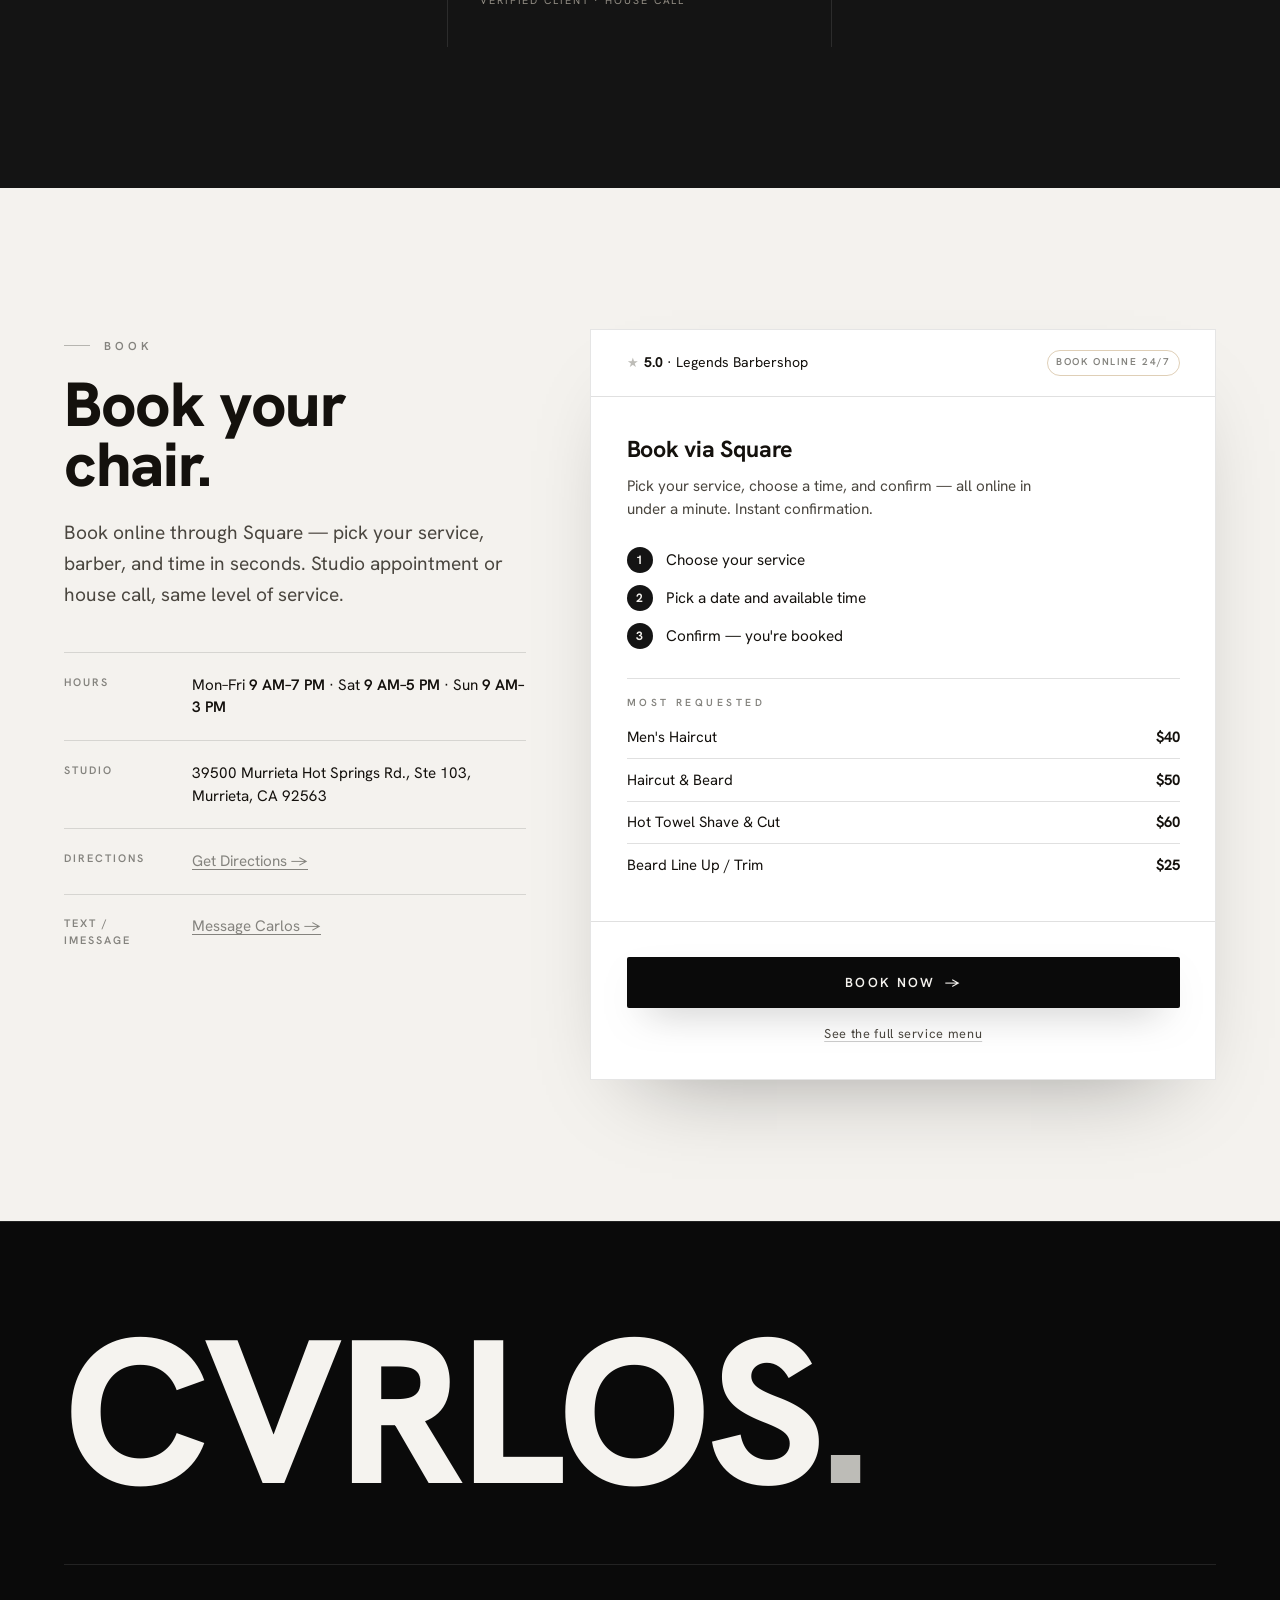
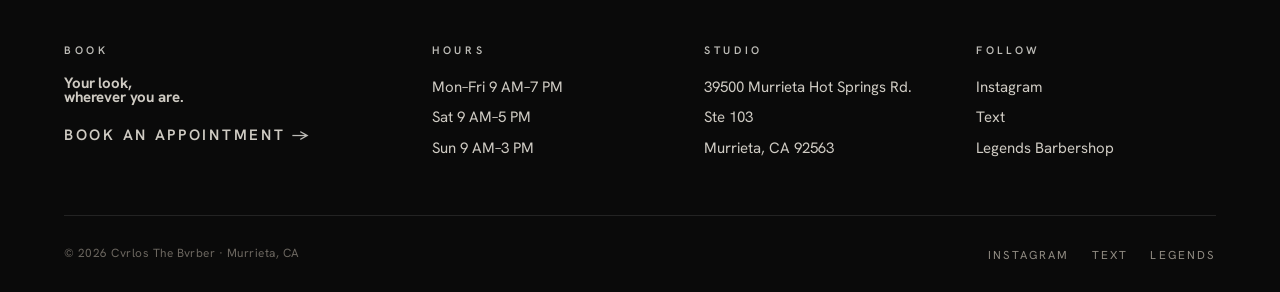
==== commit 5e018f24: "Add Google Maps link and hero photo - Directions now link to Google Maps (Legends Barbershop) - hero" ====
--- a/index.html
+++ b/index.html
@@ -251,7 +251,7 @@
         </div>
         <div class="row">
           <span class="k">Directions</span>
-          <span class="v"><a href="https://www.legendfades.com" target="_blank" rel="noopener" style="color:var(--gold-d);text-decoration:underline;text-underline-offset:3px">Legends Barbershop &#8594;</a></span>
+          <span class="v"><a href="https://maps.app.goo.gl/WMeX5wcutTjBZL4d9" target="_blank" rel="noopener" style="color:var(--gold-d);text-decoration:underline;text-underline-offset:3px">Get Directions &#8594;</a></span>
         </div>
         <div class="row">
           <span class="k">Text / iMessage</span>
